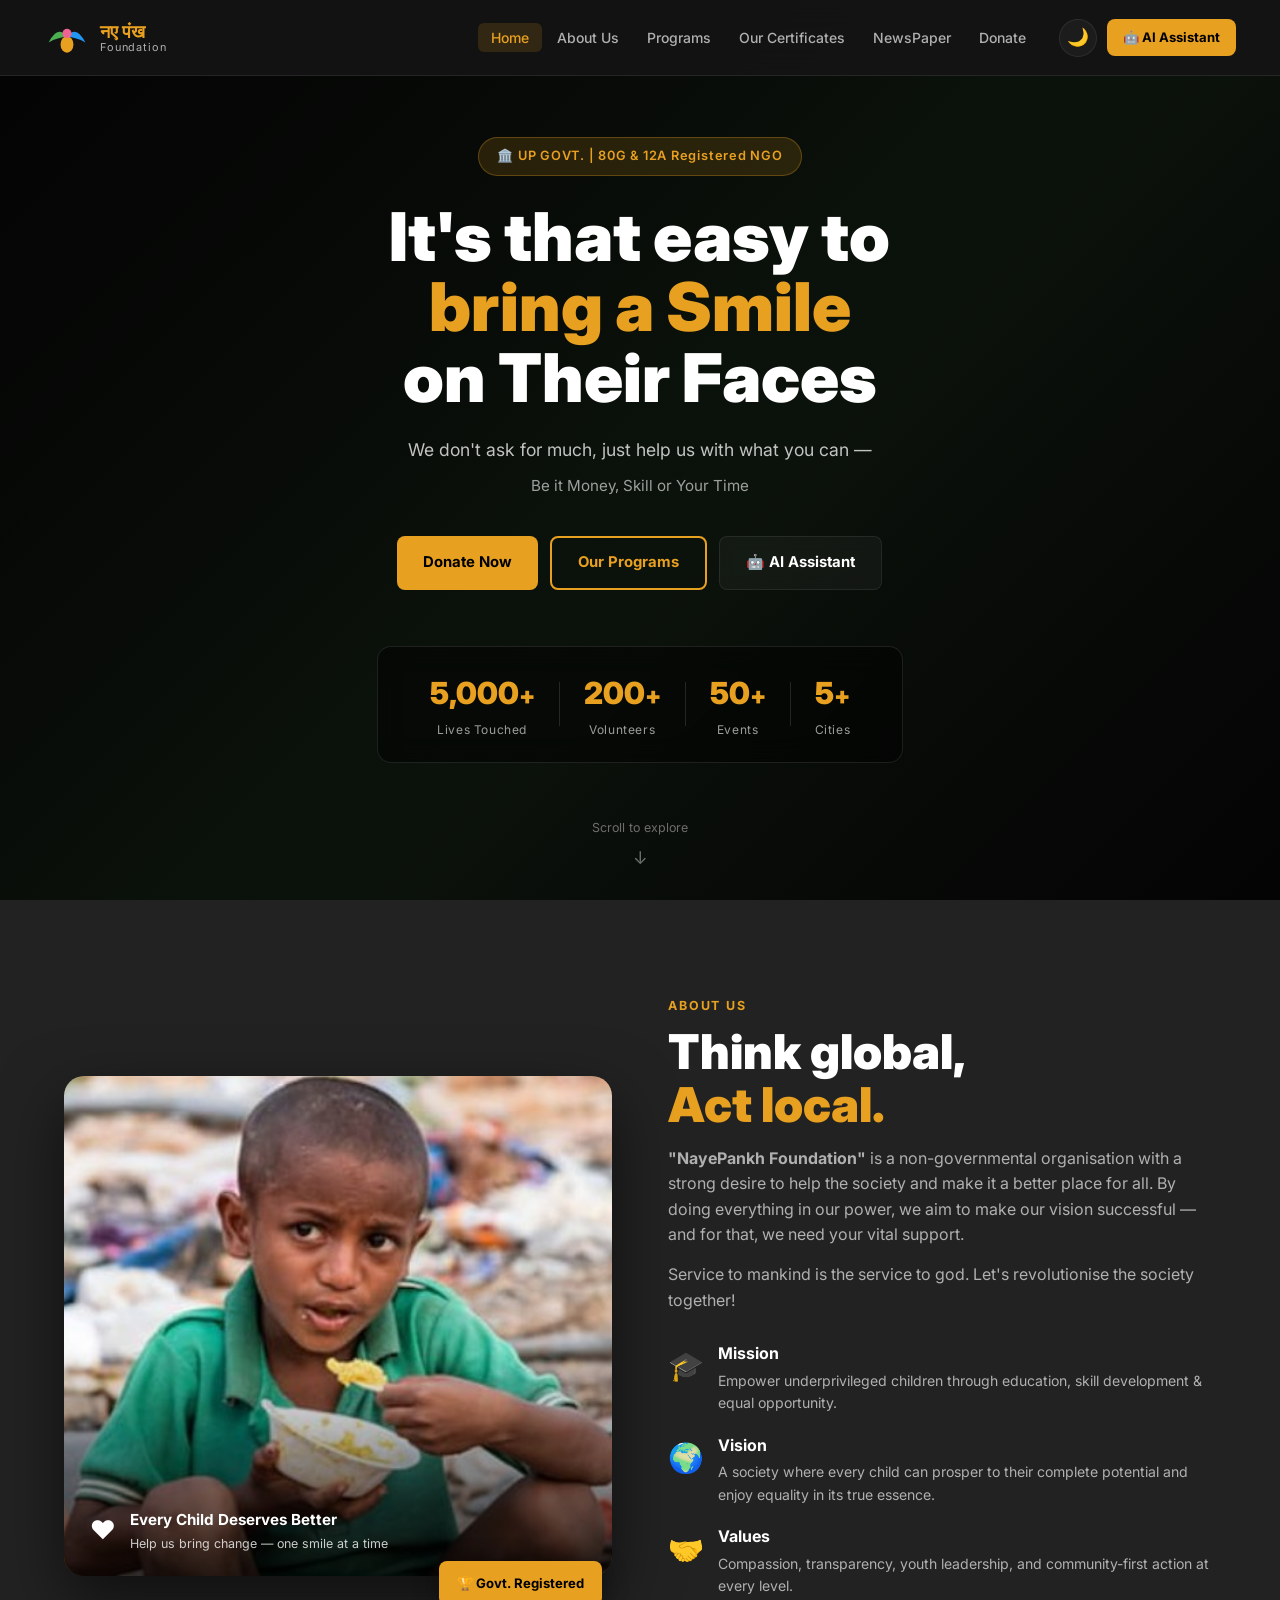
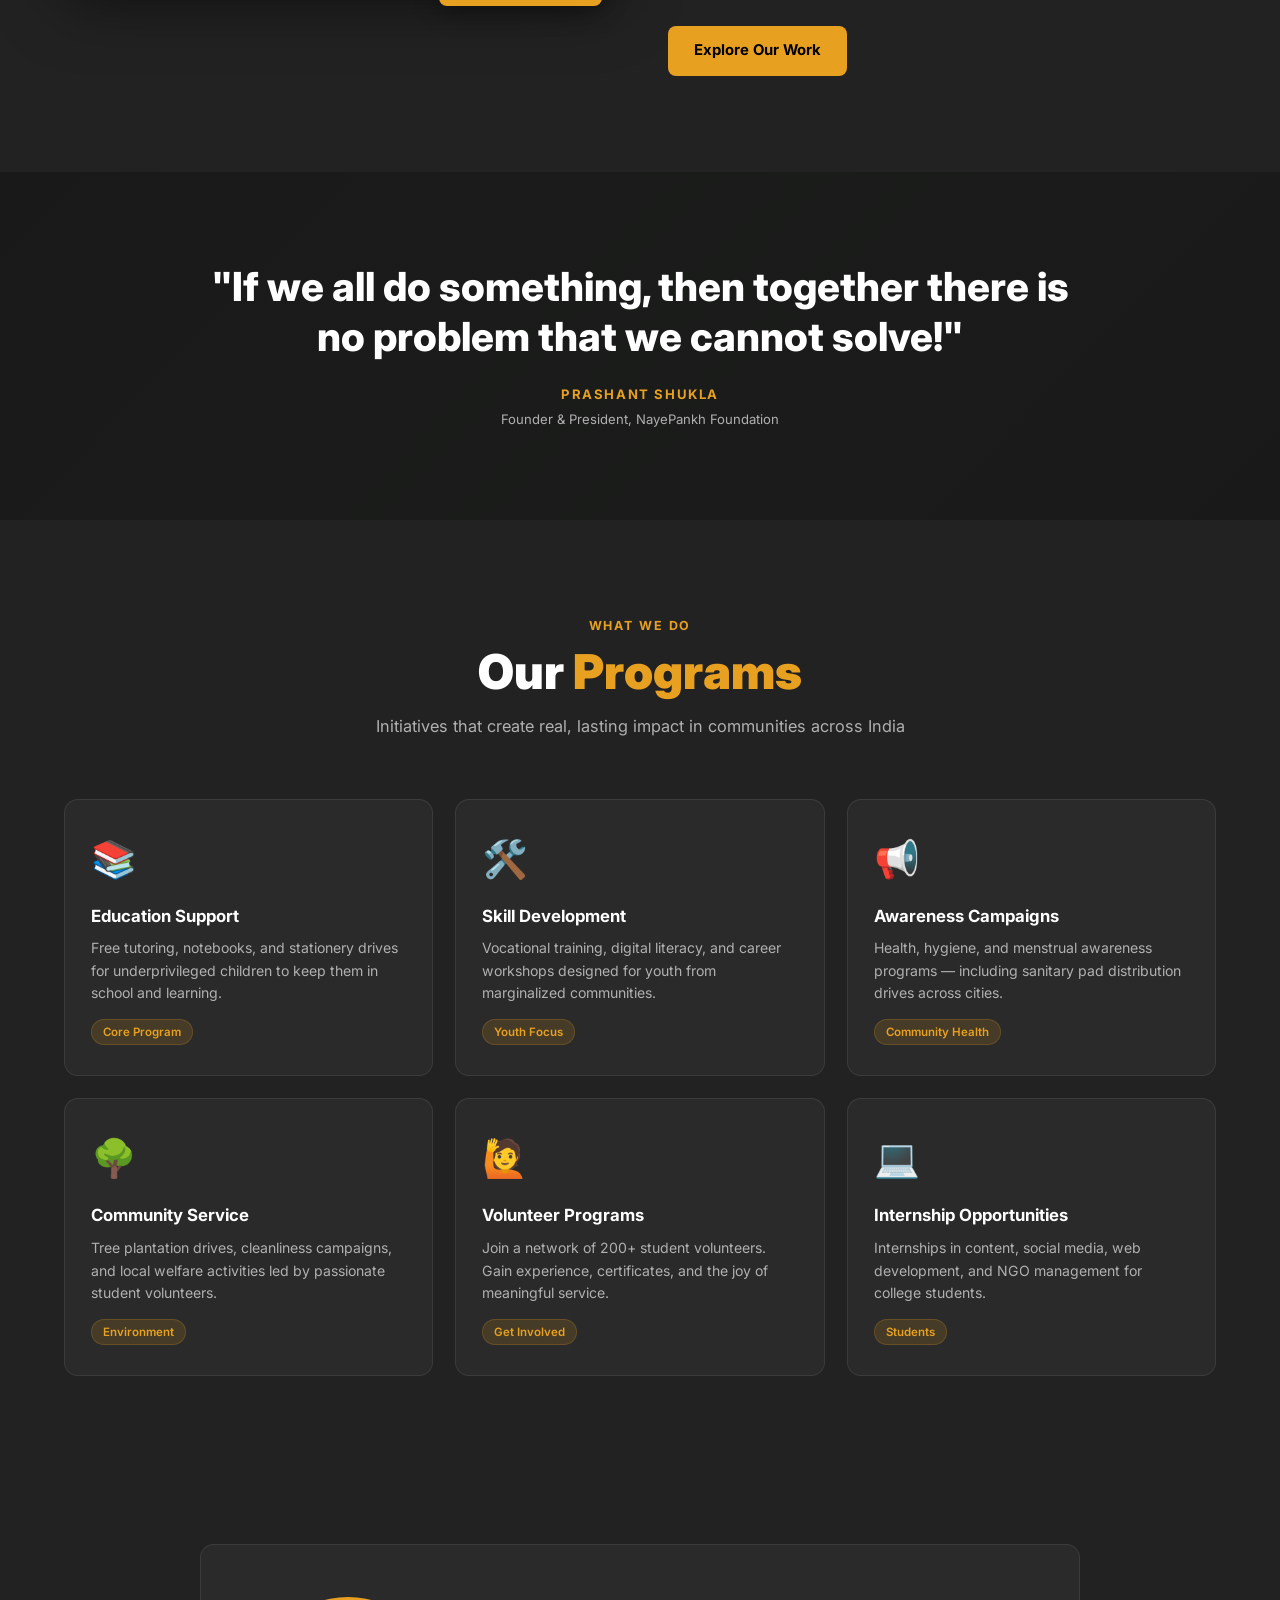
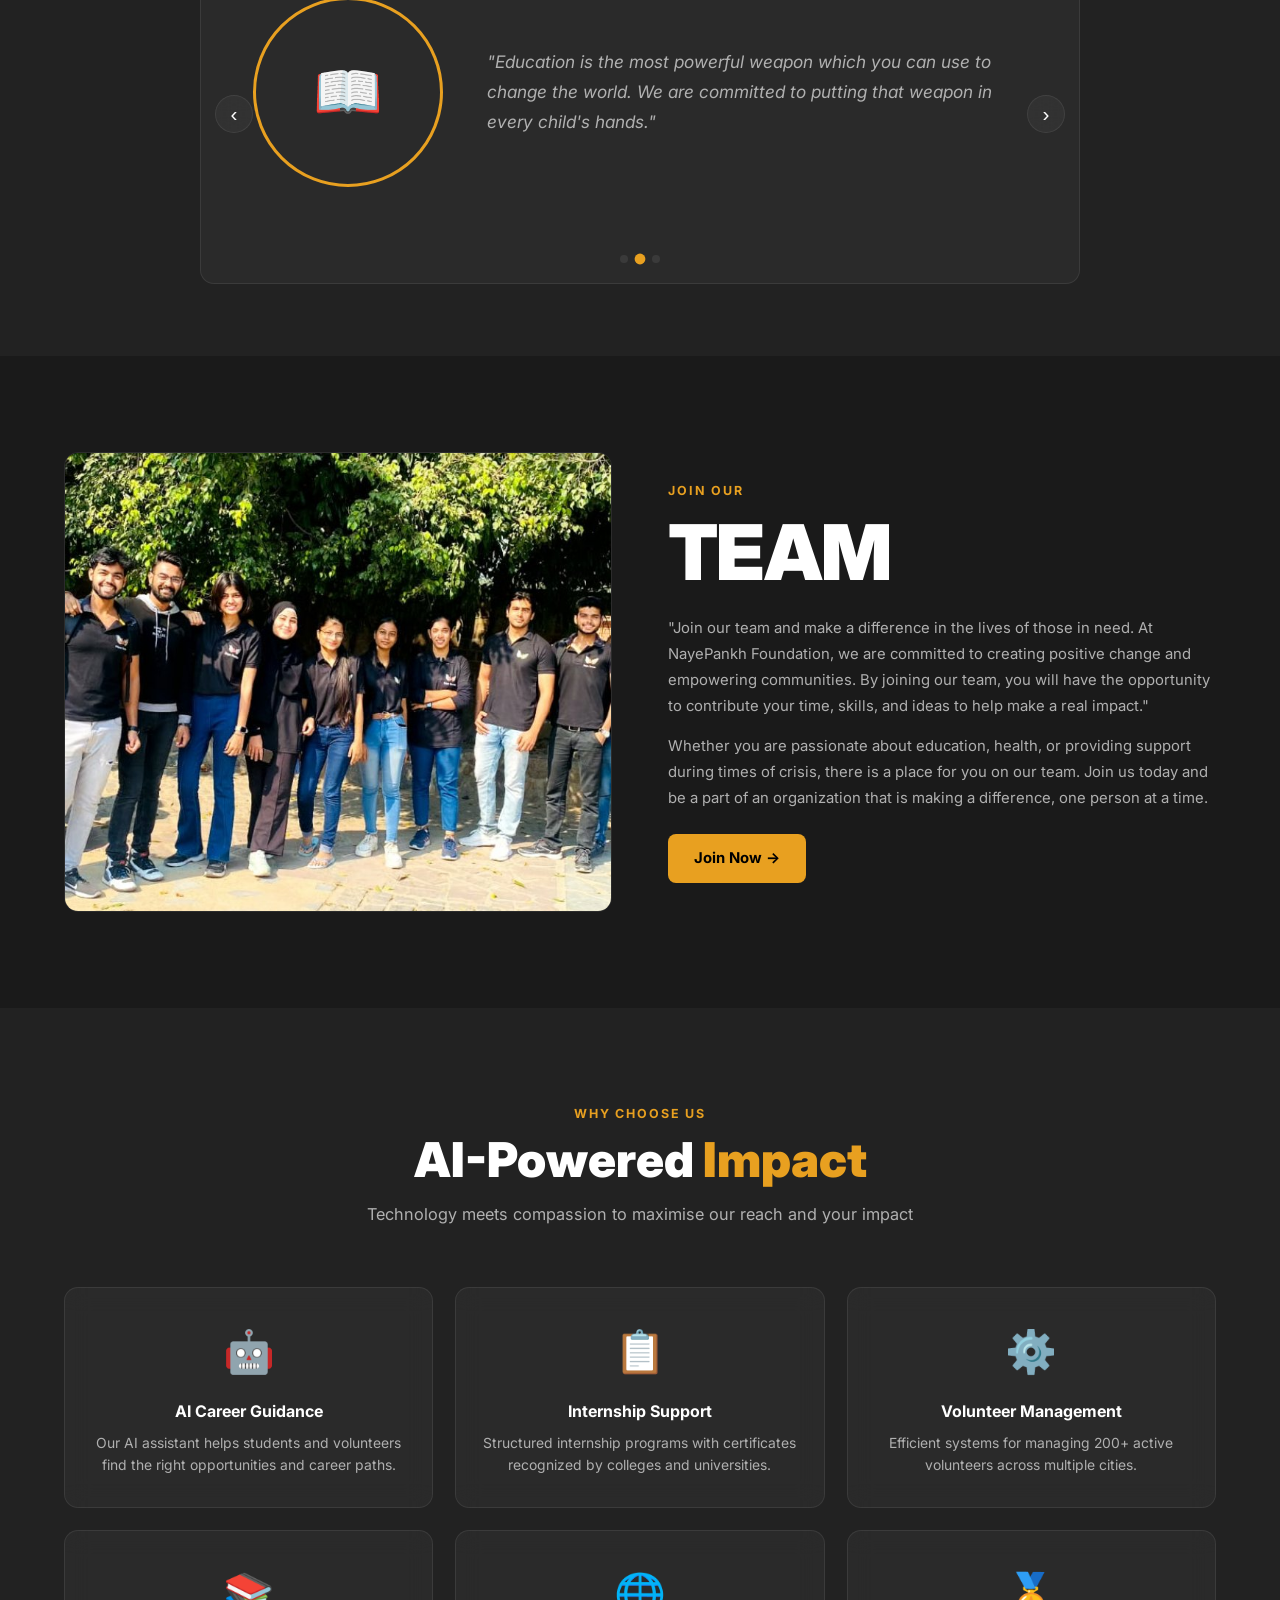
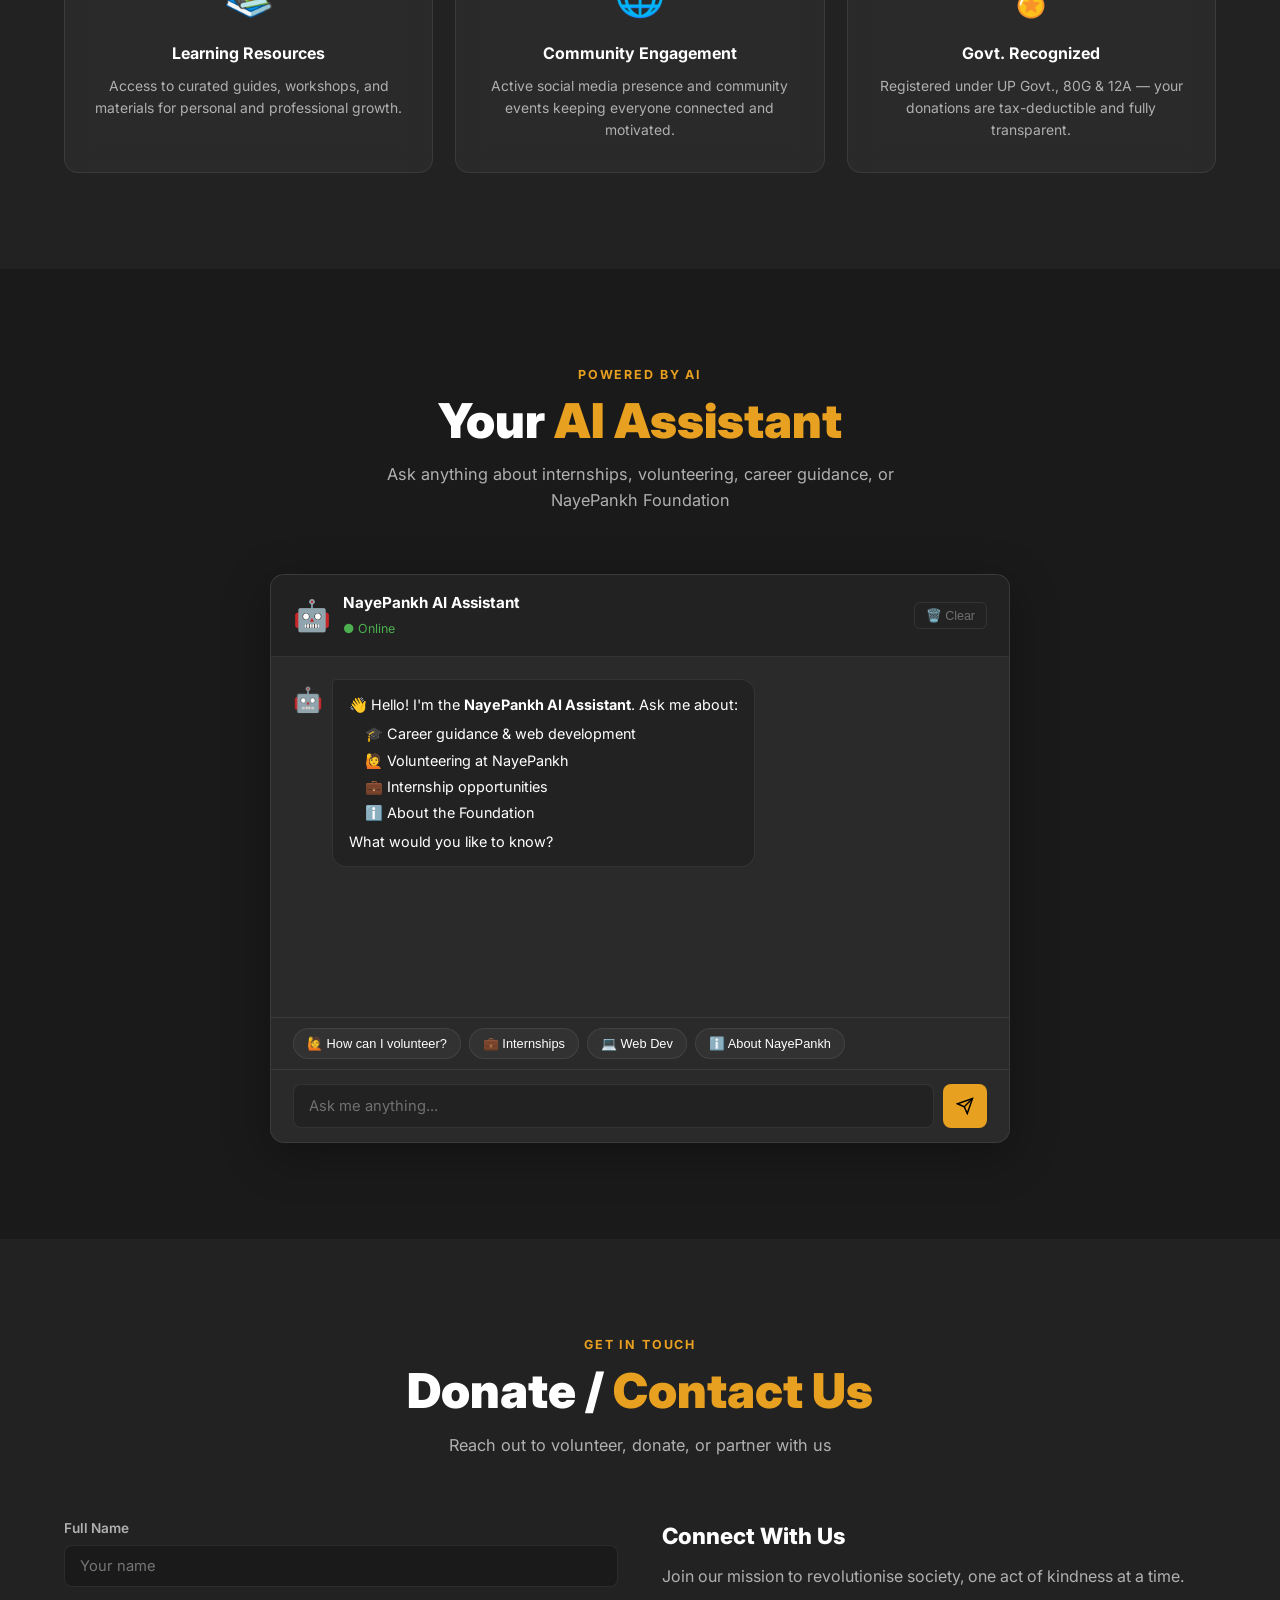
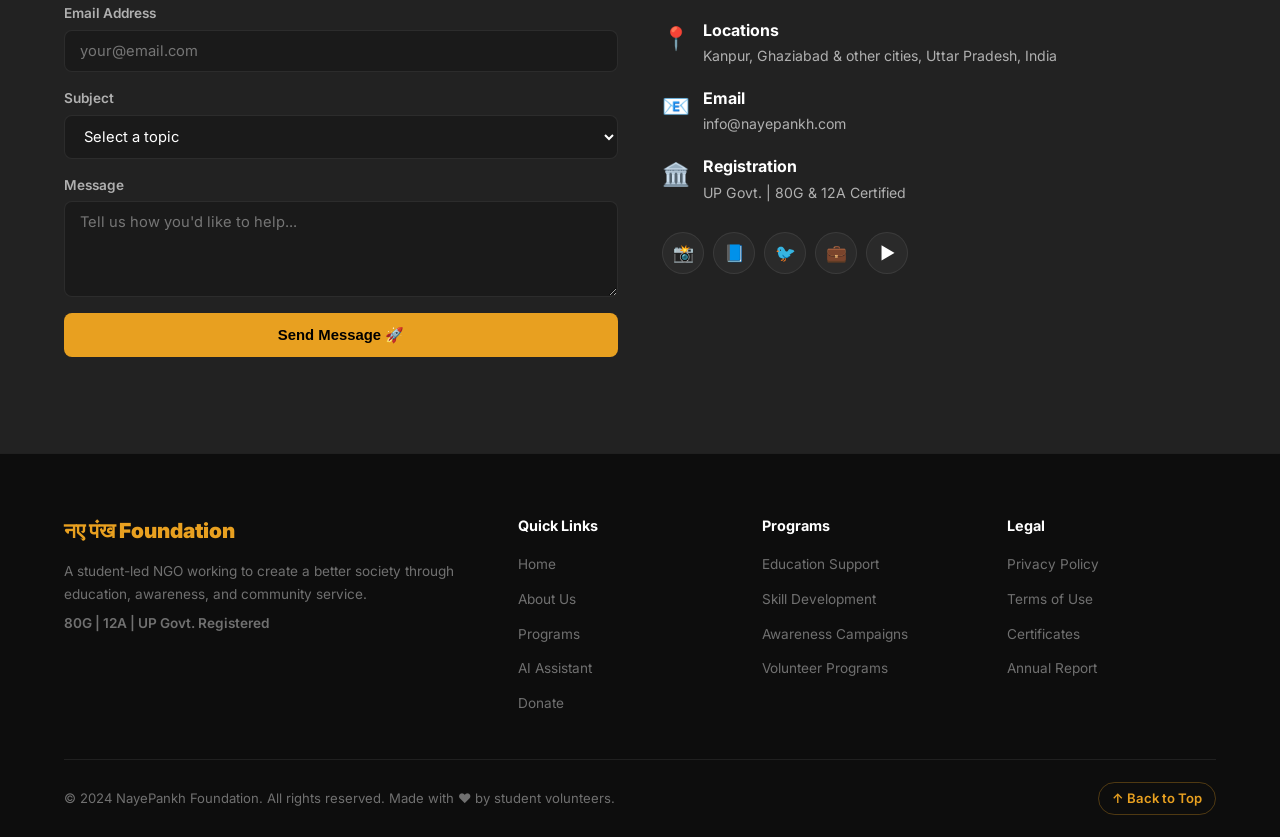
==== nayepankh_foundation.html @ 84ed936f "Add files via upload" ====
<!DOCTYPE html>
<html lang="en">
<head>
<meta charset="UTF-8"/>
<meta name="viewport" content="width=device-width,initial-scale=1.0"/>
<title>NayePankh Foundation – Think Global, Act Local</title>
<link href="https://fonts.googleapis.com/css2?family=Inter:wght@300;400;500;600;700;800;900&display=swap" rel="stylesheet"/>
<style>
:root{
  --bg:#1a1a1a;--bg2:#222;--bgcard:#2a2a2a;--glass:rgba(255,255,255,0.04);
  --txt:#fff;--txt2:#b0b0b0;--muted:#707070;
  --gold:#e8a020;--goldhov:#f0b030;--goldsoft:rgba(232,160,32,0.15);
  --green:#4caf50;--blue:#2196f3;
  --border:rgba(255,255,255,0.08);--shadow:0 4px 24px rgba(0,0,0,0.4);
  --r:14px;--rs:8px;--navh:76px;--tr:0.3s ease;
}
body:not(.dark){
  --bg:#f4f4f4;--bg2:#fff;--bgcard:#fff;--glass:rgba(0,0,0,0.03);
  --txt:#111;--txt2:#555;--muted:#999;--border:rgba(0,0,0,0.08);
  --shadow:0 4px 24px rgba(0,0,0,0.08);
}
*,*::before,*::after{box-sizing:border-box;margin:0;padding:0}
html{scroll-behavior:smooth}
body{font-family:'Inter',sans-serif;background:var(--bg);color:var(--txt);line-height:1.6;overflow-x:hidden;transition:background var(--tr),color var(--tr)}
a{text-decoration:none;color:inherit}ul{list-style:none}

/* LOADER */
#loader{position:fixed;inset:0;background:#0d0d0d;display:flex;align-items:center;justify-content:center;z-index:9999;transition:opacity .6s,visibility .6s}
#loader.gone{opacity:0;visibility:hidden}
.ld-inner{text-align:center}
.ld-icon{font-size:3.5rem;animation:flap .6s ease-in-out infinite alternate}
@keyframes flap{from{transform:scale(1)}to{transform:scale(1.2) rotate(5deg)}}
.ld-name{font-size:1.4rem;font-weight:800;color:var(--gold);margin:12px 0 20px;letter-spacing:.06em}
.ld-bar{width:220px;height:4px;background:rgba(255,255,255,.1);border-radius:99px;overflow:hidden;margin:0 auto}
.ld-fill{height:100%;width:0;background:linear-gradient(90deg,var(--gold),#f0c040);border-radius:99px;animation:fill 1.9s ease forwards}
@keyframes fill{to{width:100%}}

/* NAV */
nav{position:fixed;top:0;left:0;right:0;height:var(--navh);background:rgba(20,20,20,.92);backdrop-filter:blur(16px);border-bottom:1px solid var(--border);z-index:1000;transition:all var(--tr)}
body:not(.dark) nav{background:rgba(255,255,255,.92)}
nav.scrolled{height:62px;box-shadow:var(--shadow)}
.nav-inner{max-width:1240px;margin:0 auto;padding:0 24px;height:100%;display:flex;align-items:center;gap:20px}
.logo{display:flex;align-items:center;gap:10px}
.logo svg{flex-shrink:0}
.logo-text{display:flex;flex-direction:column;line-height:1.1}
.logo-hi{font-size:1.15rem;font-weight:900;color:var(--gold)}
.logo-sub{font-size:.68rem;color:var(--txt2);letter-spacing:.08em}
.nav-links{display:flex;align-items:center;gap:2px;margin-left:auto}
.nav-links a{padding:6px 13px;border-radius:6px;font-size:.875rem;font-weight:500;color:var(--txt2);transition:all var(--tr)}
.nav-links a:hover,.nav-links a.active{color:var(--gold);background:var(--goldsoft)}
.nav-right{display:flex;align-items:center;gap:10px}
.tog{width:38px;height:38px;border-radius:50%;border:1px solid var(--border);background:var(--glass);cursor:pointer;font-size:1.1rem;display:flex;align-items:center;justify-content:center;transition:all var(--tr)}
.tog:hover{border-color:var(--gold)}
body.dark .sun{display:none}
body:not(.dark) .moon{display:none}
.btn-ai{padding:8px 16px;background:var(--gold);color:#000;border-radius:var(--rs);font-size:.82rem;font-weight:700;transition:all var(--tr);white-space:nowrap}
.btn-ai:hover{background:var(--goldhov);transform:translateY(-1px)}
.burger{display:none;flex-direction:column;gap:5px;background:none;border:none;cursor:pointer;padding:6px;margin-left:auto}
.burger span{display:block;width:24px;height:2px;background:var(--txt);border-radius:99px;transition:all var(--tr)}
.burger.open span:nth-child(1){transform:rotate(45deg) translate(5px,5px)}
.burger.open span:nth-child(2){opacity:0}
.burger.open span:nth-child(3){transform:rotate(-45deg) translate(5px,-5px)}

/* BUTTONS */
.btn{display:inline-flex;align-items:center;gap:8px;padding:13px 26px;border-radius:var(--rs);font-weight:700;font-size:.93rem;border:none;cursor:pointer;transition:all var(--tr)}
.btn-primary{background:var(--gold);color:#000}
.btn-primary:hover{background:var(--goldhov);transform:translateY(-2px);box-shadow:0 8px 24px rgba(232,160,32,.3)}
.btn-outline{background:transparent;border:2px solid var(--gold);color:var(--gold)}
.btn-outline:hover{background:var(--gold);color:#000;transform:translateY(-2px)}
.btn-ghost{background:var(--glass);border:1px solid var(--border);color:var(--txt);backdrop-filter:blur(8px)}
.btn-ghost:hover{border-color:var(--gold);color:var(--gold);transform:translateY(-2px)}
.btn-full{width:100%;justify-content:center}

/* SECTION COMMONS */
section{padding:96px 0}
.container{max-width:1200px;margin:0 auto;padding:0 24px}
.eyebrow{font-size:.78rem;font-weight:700;letter-spacing:.15em;color:var(--gold);margin-bottom:10px}
.sec-title{font-size:clamp(2rem,4vw,3rem);font-weight:900;line-height:1.1;margin-bottom:14px}
.accent{color:var(--gold)}
.sec-desc{color:var(--txt2);font-size:1.02rem;max-width:560px}
.sec-head{text-align:center;margin-bottom:60px}
.sec-head .sec-desc{margin:0 auto}
.reveal{opacity:0;transform:translateY(28px);transition:opacity .7s ease,transform .7s ease}
.reveal.in{opacity:1;transform:none}

/* HERO */
#home{position:relative;min-height:100vh;display:flex;align-items:center;justify-content:center;overflow:hidden;padding:calc(var(--navh)+40px) 24px 80px;background:#0d0d0d}
.hero-bg-img{position:absolute;inset:0;background: linear-gradient(135deg,#111 0%,#1a2a1a 50%,#111 100%);background-size:cover;background-position:center top;z-index:0}
.hero-overlay{position:absolute;inset:0;background:linear-gradient(135deg,rgba(0,0,0,.82) 0%,rgba(0,0,0,.55) 60%,rgba(0,0,0,.78) 100%);z-index:1}
.hero-content{position:relative;z-index:2;text-align:center;max-width:840px;margin:0 auto}
.hero-badge{display:inline-flex;align-items:center;gap:8px;padding:8px 18px;background:var(--goldsoft);border:1px solid rgba(232,160,32,.3);border-radius:99px;font-size:.8rem;font-weight:600;color:var(--gold);letter-spacing:.06em;margin-bottom:26px}
.hero-title{font-size:clamp(2.4rem,5.5vw,4.2rem);font-weight:900;line-height:1.05;margin-bottom:22px;color:#fff}
.hero-title .accent{color:var(--gold)}
.hero-sub{font-size:1.1rem;color:rgba(255,255,255,.75);margin-bottom:10px}
.hero-tag{font-size:.95rem;color:rgba(255,255,255,.6);margin-bottom:38px}
.hero-cta{display:flex;flex-wrap:wrap;gap:12px;justify-content:center;margin-bottom:56px}
.hero-stats{display:flex;align-items:center;justify-content:center;flex-wrap:wrap;background:rgba(0,0,0,.45);backdrop-filter:blur(14px);border:1px solid rgba(255,255,255,.1);border-radius:var(--r);padding:22px 28px;gap:0}
.stat{text-align:center;padding:0 24px}
.stat-n{font-size:1.9rem;font-weight:900;color:var(--gold)}
.stat-n + span{font-size:1.5rem;font-weight:900;color:var(--gold)}
.stat-l{display:block;font-size:.75rem;color:rgba(255,255,255,.6);margin-top:3px;letter-spacing:.05em}
.stat-div{width:1px;height:44px;background:rgba(255,255,255,.12);flex-shrink:0}
.scroll-hint{position:absolute;bottom:28px;left:50%;transform:translateX(-50%);text-align:center;color:rgba(255,255,255,.4);font-size:.78rem;z-index:2}
.scroll-arr{animation:bd 1.5s ease infinite;margin-top:6px;font-size:1.1rem}
@keyframes bd{0%,100%{transform:translateY(0)}50%{transform:translateY(8px)}}

/* ABOUT */
#about{background:var(--bg2)}
.about-grid{display:grid;grid-template-columns:1fr 1fr;gap:56px;align-items:center}
.about-img-wrap{position:relative}
.about-img-wrap img{width:100%;height:460px;object-fit:cover;object-position:center top;border-radius:var(--r);display:block}
.about-badge{position:absolute;bottom:-14px;right:-14px;background:var(--gold);color:#000;font-weight:700;padding:12px 18px;border-radius:var(--rs);font-size:.82rem;box-shadow:var(--shadow)}
.about-desc{color:var(--txt2);margin-bottom:14px;font-size:1rem}
.pillars{display:flex;flex-direction:column;gap:18px;margin:28px 0}
.pillar{display:flex;gap:14px;align-items:flex-start}
.pi{font-size:1.8rem;flex-shrink:0;margin-top:2px}
.pillar h4{font-weight:700;margin-bottom:3px}
.pillar p{color:var(--txt2);font-size:.88rem}

/* QUOTE */
#quote{background:var(--bg);padding:90px 0;text-align:center;position:relative;overflow:hidden}
#quote::before{content:'';position:absolute;inset:0;background: linear-gradient(135deg,#111 0%,#1a2a1a 50%,#111 100%);background-size:cover;background-position:center;opacity:.12;z-index:0}
#quote .container{position:relative;z-index:1}
.big-q{font-size:clamp(1.5rem,3.2vw,2.5rem);font-weight:800;color:var(--txt);max-width:860px;margin:0 auto 22px;line-height:1.25}
.q-author{font-size:.82rem;font-weight:700;letter-spacing:.12em;color:var(--gold)}
.q-role{font-size:.82rem;color:var(--txt2);margin-top:4px}

/* PROGRAMS */
#programs{background:var(--bg2)}
.prog-grid{display:grid;grid-template-columns:repeat(3,1fr);gap:22px}
.prog-card{background:var(--bgcard);border:1px solid var(--border);border-radius:var(--r);padding:30px 26px;position:relative;overflow:hidden;transition:all .35s ease;cursor:default}
.prog-card::before{content:'';position:absolute;top:0;left:0;right:0;height:3px;background:linear-gradient(90deg,var(--gold),var(--green));transform:scaleX(0);transform-origin:left;transition:transform .35s ease}
.prog-card:hover{transform:translateY(-6px);box-shadow:0 12px 36px rgba(0,0,0,.3);border-color:rgba(232,160,32,.2)}
.prog-card:hover::before{transform:scaleX(1)}
.pc-icon{font-size:2.3rem;margin-bottom:14px}
.prog-card h3{font-weight:700;font-size:1.05rem;margin-bottom:8px}
.prog-card p{color:var(--txt2);font-size:.88rem;line-height:1.6}
.pc-tag{display:inline-block;margin-top:14px;padding:3px 11px;background:var(--goldsoft);border:1px solid rgba(232,160,32,.2);border-radius:99px;font-size:.72rem;font-weight:600;color:var(--gold)}

/* VISION */
#vision{background:var(--bg2);padding:72px 0}
.vis-wrap{max-width:880px;margin:0 auto;position:relative;background:var(--bgcard);border:1px solid var(--border);border-radius:var(--r);overflow:hidden}
.vis-slide{display:none;align-items:center;gap:44px;padding:52px}
.vis-slide.on{display:flex}
.vis-oval{width:190px;height:190px;flex-shrink:0;border-radius:50%;overflow:hidden;border:3px solid var(--gold)}
.vis-oval img{width:100%;height:100%;object-fit:cover}
.vis-q{font-size:1.08rem;color:var(--txt2);font-style:italic;line-height:1.75}
.s-dots{display:flex;justify-content:center;gap:8px;padding:16px 0 20px}
.dot{width:8px;height:8px;border-radius:50%;border:none;cursor:pointer;background:var(--border);transition:all var(--tr)}
.dot.on{background:var(--gold);transform:scale(1.35)}
.s-btn{position:absolute;top:50%;transform:translateY(-50%);background:var(--glass);backdrop-filter:blur(8px);border:1px solid var(--border);color:var(--txt);width:38px;height:38px;border-radius:50%;font-size:1.3rem;cursor:pointer;display:flex;align-items:center;justify-content:center;transition:all var(--tr)}
.s-btn:hover{background:var(--gold);color:#000;border-color:var(--gold)}
.s-btn.prev{left:14px}.s-btn.next{right:14px}

/* TEAM */
#team{background:var(--bg)}
.team-grid{display:grid;grid-template-columns:1fr 1fr;gap:56px;align-items:center}
.team-img{width:100%;height:460px;object-fit:cover;object-position:top;border-radius:var(--r);display:block;border:1px solid var(--border)}
.team-title{font-size:clamp(3rem,6vw,5rem);font-weight:900;letter-spacing:-.02em;margin-bottom:20px}
.team-desc{color:var(--txt2);margin-bottom:14px;font-size:.93rem;line-height:1.75}

/* FEATURES */
#features{background:var(--bg2)}
.feat-grid{display:grid;grid-template-columns:repeat(3,1fr);gap:22px}
.feat-card{background:var(--glass);backdrop-filter:blur(12px);border:1px solid var(--border);border-radius:var(--r);padding:30px 26px;text-align:center;transition:all .35s ease}
.feat-card:hover{transform:translateY(-4px);border-color:rgba(232,160,32,.3);box-shadow:0 12px 36px rgba(0,0,0,.25)}
.fc-icon{font-size:2.6rem;margin-bottom:14px}
.feat-card h3{font-weight:700;margin-bottom:8px;font-size:1rem}
.feat-card p{color:var(--txt2);font-size:.87rem}

/* CHATBOT */
#chatbot{background:var(--bg)}
.chat-wrap{max-width:740px;margin:0 auto;background:var(--bgcard);border:1px solid var(--border);border-radius:var(--r);overflow:hidden;box-shadow:0 12px 48px rgba(0,0,0,.3)}
.chat-hd{display:flex;align-items:center;gap:12px;padding:16px 22px;background:var(--bg2);border-bottom:1px solid var(--border)}
.chat-av{font-size:1.9rem}
.chat-nm{display:block;font-weight:700;font-size:.95rem}
.chat-st{font-size:.78rem;color:#4caf50}
.chat-clr{margin-left:auto;background:transparent;border:1px solid var(--border);color:var(--muted);padding:5px 11px;border-radius:6px;cursor:pointer;font-size:.78rem;transition:all var(--tr)}
.chat-clr:hover{border-color:#e53935;color:#e53935}
.chat-msgs{height:360px;overflow-y:auto;padding:22px;display:flex;flex-direction:column;gap:14px;scroll-behavior:smooth}
.chat-msgs::-webkit-scrollbar{width:5px}
.chat-msgs::-webkit-scrollbar-thumb{background:var(--border);border-radius:99px}
.msg{display:flex;gap:9px;align-items:flex-start}
.msg.user{flex-direction:row-reverse}
.msg-av{font-size:1.5rem;flex-shrink:0;margin-top:2px}
.bubble{max-width:75%;padding:13px 16px;border-radius:var(--r);font-size:.9rem;line-height:1.6}
.msg.bot .bubble{background:var(--bg2);border:1px solid var(--border);border-top-left-radius:4px}
.msg.user .bubble{background:var(--gold);color:#000;border-top-right-radius:4px}
.bubble ul{padding-left:16px;margin:6px 0}
.bubble ul li{margin-bottom:3px}
.bubble p{margin-top:6px}
.dots{display:flex;gap:4px;padding:2px 0}
.dots span{width:7px;height:7px;border-radius:50%;background:var(--muted);animation:db 1.4s ease infinite}
.dots span:nth-child(2){animation-delay:.2s}
.dots span:nth-child(3){animation-delay:.4s}
@keyframes db{0%,80%,100%{transform:translateY(0)}40%{transform:translateY(-7px)}}
.chat-sugg{display:flex;gap:8px;padding:10px 22px;overflow-x:auto;border-top:1px solid var(--border);flex-wrap:wrap}
.sugg{padding:7px 13px;background:var(--glass);border:1px solid var(--border);border-radius:99px;font-size:.8rem;font-weight:500;color:var(--txt);cursor:pointer;transition:all var(--tr);white-space:nowrap}
.sugg:hover{border-color:var(--gold);color:var(--gold)}
.chat-inp{display:flex;gap:9px;padding:14px 22px;border-top:1px solid var(--border)}
.chat-input{flex:1;background:var(--bg2);border:1px solid var(--border);border-radius:var(--rs);padding:11px 15px;color:var(--txt);font-size:.92rem;font-family:inherit;outline:none;transition:border-color var(--tr)}
.chat-input:focus{border-color:var(--gold)}
.chat-input::placeholder{color:var(--muted)}
.send-btn{width:44px;height:44px;background:var(--gold);border:none;border-radius:var(--rs);color:#000;cursor:pointer;display:flex;align-items:center;justify-content:center;transition:all var(--tr);flex-shrink:0}
.send-btn:hover{background:var(--goldhov);transform:scale(1.05)}

/* CONTACT */
#contact{background:var(--bg2)}
.contact-grid{display:grid;grid-template-columns:1fr 1fr;gap:44px;align-items:start}
.cform{display:flex;flex-direction:column;gap:16px}
.fg{display:flex;flex-direction:column;gap:5px}
.fg label{font-size:.85rem;font-weight:600;color:var(--txt2)}
.fg input,.fg textarea,.fg select{background:var(--bg);border:1px solid var(--border);border-radius:var(--rs);padding:11px 15px;color:var(--txt);font-size:.92rem;font-family:inherit;outline:none;transition:border-color var(--tr)}
.fg input:focus,.fg textarea:focus,.fg select:focus{border-color:var(--gold)}
.fg select option{background:var(--bg)}
.f-ok{text-align:center;padding:50px 20px}
.f-ok-icon{font-size:3.5rem;margin-bottom:14px}
.f-ok h3{font-size:1.4rem;font-weight:800;color:var(--gold);margin-bottom:6px}
.cinfo h3{font-size:1.4rem;font-weight:800;margin-bottom:10px}
.cinfo>p{color:var(--txt2);margin-bottom:28px}
.ci-items{display:flex;flex-direction:column;gap:18px;margin-bottom:28px}
.ci-item{display:flex;gap:13px;align-items:flex-start}
.ci-icon{font-size:1.4rem;flex-shrink:0;margin-top:2px}
.ci-item strong{display:block;font-weight:700;margin-bottom:2px}
.ci-item p{color:var(--txt2);font-size:.88rem}
.socials{display:flex;gap:9px;flex-wrap:wrap}
.soc{width:42px;height:42px;border-radius:50%;background:var(--glass);border:1px solid var(--border);display:flex;align-items:center;justify-content:center;font-size:1.05rem;transition:all var(--tr)}
.soc:hover{border-color:var(--gold);transform:translateY(-3px);box-shadow:0 6px 16px rgba(232,160,32,.2)}

/* FOOTER */
footer{background:#0d0d0d;padding:60px 0 0;border-top:1px solid var(--border)}
.foot-grid{display:grid;grid-template-columns:2fr 1fr 1fr 1fr;gap:36px;margin-bottom:44px}
.foot-logo{font-size:1.3rem;font-weight:900;color:var(--gold);margin-bottom:12px}
.foot-brand p{color:var(--muted);font-size:.85rem;line-height:1.7;margin-bottom:6px}
.foot-reg{font-size:.75rem;color:var(--gold);font-weight:600}
.foot-col h4{font-weight:700;margin-bottom:14px;font-size:.9rem}
.foot-col ul{display:flex;flex-direction:column;gap:9px}
.foot-col a{color:var(--muted);font-size:.85rem;transition:color var(--tr)}
.foot-col a:hover{color:var(--gold)}
.foot-bot{border-top:1px solid var(--border);padding:22px 0;display:flex;align-items:center;justify-content:space-between;font-size:.82rem;color:var(--muted);flex-wrap:wrap;gap:10px}
.back-top{color:var(--gold);font-weight:600;padding:5px 13px;border:1px solid rgba(232,160,32,.3);border-radius:99px;transition:all var(--tr)}
.back-top:hover{background:var(--goldsoft)}

/* SCROLLBAR */
::-webkit-scrollbar{width:7px}
::-webkit-scrollbar-track{background:var(--bg)}
::-webkit-scrollbar-thumb{background:var(--border);border-radius:99px}
::-webkit-scrollbar-thumb:hover{background:var(--gold)}

/* RESPONSIVE */
@media(max-width:1024px){
  .prog-grid,.feat-grid{grid-template-columns:repeat(2,1fr)}
  .foot-grid{grid-template-columns:1fr 1fr}
}
@media(max-width:768px){
  :root{--navh:62px}
  section{padding:68px 0}
  .burger{display:flex}
  .nav-links{position:fixed;top:var(--navh);left:0;right:0;background:var(--bg);flex-direction:column;padding:22px;gap:6px;border-bottom:1px solid var(--border);transform:translateY(-100%);opacity:0;visibility:hidden;transition:all var(--tr);margin-left:0}
  .nav-links.open{transform:translateY(0);opacity:1;visibility:visible}
  .btn-ai{display:none}
  .hero-stats{flex-wrap:wrap;gap:14px;padding:18px}
  .stat-div{display:none}
  .stat{padding:0 14px}
  .about-grid,.team-grid{grid-template-columns:1fr;gap:36px}
  .about-img-wrap img,.team-img{height:300px}
  .prog-grid,.feat-grid{grid-template-columns:1fr}
  .vis-slide{flex-direction:column;padding:32px 22px}
  .vis-oval{width:120px;height:120px}
  .contact-grid{grid-template-columns:1fr}
  .foot-grid{grid-template-columns:1fr;gap:28px}
  .foot-bot{flex-direction:column;text-align:center}
  .hero-cta{flex-direction:column;align-items:center}
}
@media(max-width:480px){
  .hero-title{font-size:2.1rem}
  .big-q{font-size:1.35rem}
  .team-title{font-size:2.8rem}
}

/* Professional child photo */
.about-img-wrap {
  position: relative;
  padding-bottom: 20px;
}
.child-img-pro {
  position: relative;
  border-radius: 20px;
  overflow: hidden;
  height: 500px;
  box-shadow: 0 24px 64px rgba(0,0,0,0.55);
}
.child-photo {
  width: 100%;
  height: 100%;
  object-fit: cover;
  object-position: center 30%;
  display: block;
  transform: scale(1.18);
  transform-origin: center 35%;
  transition: transform 7s ease;
}
.child-img-pro:hover .child-photo { transform: scale(1.24); transform-origin: center 35%; }
.child-img-overlay {
  position: absolute;
  inset: 0;
  background: linear-gradient(
    to bottom,
    rgba(0,0,0,0.0) 0%,
    rgba(0,0,0,0.0) 55%,
    rgba(0,0,0,0.78) 100%
  );
  z-index: 1;
}
.child-img-caption {
  position: absolute;
  bottom: 0; left: 0; right: 0;
  z-index: 2;
  padding: 22px 26px;
  display: flex;
  align-items: center;
  gap: 14px;
}
.cap-icon { font-size: 1.6rem; flex-shrink: 0; }
.child-img-caption strong {
  display: block;
  color: #fff;
  font-size: 0.95rem;
  font-weight: 700;
  margin-bottom: 2px;
}
.child-img-caption p {
  color: rgba(255,255,255,0.78);
  font-size: 0.78rem;
  margin: 0;
}
/* Gradient accent border */
.child-img-pro::before {
  content: '';
  position: absolute;
  inset: -3px;
  border-radius: 23px;
  background: linear-gradient(135deg, #e8a020, #4caf50, #2196f3);
  z-index: -1;
}
/* Fix badge so it doesn't overlap */
.about-badge {
  position: absolute;
  bottom: -10px;
  right: 10px;
  z-index: 5;
}
@media(max-width:768px) {
  .child-img-pro { height: 360px; }
}

</style>
</head>
<body class="dark">

<!-- LOADER -->
<div id="loader">
  <div class="ld-inner">
    <div class="ld-icon">🕊️</div>
    <div class="ld-name">NayePankh Foundation</div>
    <div class="ld-bar"><div class="ld-fill"></div></div>
  </div>
</div>

<!-- NAV -->
<nav id="nav">
  <div class="nav-inner">
    <a href="#home" class="logo">
      <svg width="46" height="46" viewBox="0 0 50 50" fill="none">
        <ellipse cx="25" cy="32" rx="7" ry="9" fill="#e8a020"/>
        <path d="M5 30 Q15 10 25 24 Q15 24 5 30Z" fill="#4caf50"/>
        <path d="M45 30 Q35 10 25 24 Q35 24 45 30Z" fill="#2196f3"/>
        <circle cx="25" cy="20" r="5" fill="#f06292"/>
      </svg>
      <div class="logo-text">
        <span class="logo-hi">नए पंख</span>
        <span class="logo-sub">Foundation</span>
      </div>
    </a>
    <button class="burger" id="burger"><span></span><span></span><span></span></button>
    <ul class="nav-links" id="navLinks">
      <li><a href="#home" class="active">Home</a></li>
      <li><a href="#about">About Us</a></li>
      <li><a href="#programs">Programs</a></li>
      <li><a href="#team">Our Certificates</a></li>
      <li><a href="#features">NewsPaper</a></li>
      <li><a href="#contact">Donate</a></li>
    </ul>
    <div class="nav-right">
      <button class="tog" id="tog"><span class="sun">☀️</span><span class="moon">🌙</span></button>
      <a href="#chatbot" class="btn-ai">🤖 AI Assistant</a>
    </div>
  </div>
</nav>

<!-- HERO -->
<section id="home">
  <div class="hero-bg-img"></div>
  <div class="hero-overlay"></div>
  <div class="hero-content">
    <div class="hero-badge reveal">🏛️ UP GOVT. | 80G &amp; 12A Registered NGO</div>
    <h1 class="hero-title reveal">
      It's that easy to<br/>
      <span class="accent">bring a Smile</span><br/>
      on Their Faces
    </h1>
    <p class="hero-sub reveal">We don't ask for much, just help us with what you can —</p>
    <p class="hero-tag reveal">Be it Money, Skill or Your Time</p>
    <div class="hero-cta reveal">
      <a href="#contact" class="btn btn-primary">Donate Now</a>
      <a href="#programs" class="btn btn-outline">Our Programs</a>
      <a href="#chatbot" class="btn btn-ghost">🤖 AI Assistant</a>
    </div>
    <div class="hero-stats reveal">
      <div class="stat"><span class="stat-n" data-t="5000">0</span><span>+</span><span class="stat-l">Lives Touched</span></div>
      <div class="stat-div"></div>
      <div class="stat"><span class="stat-n" data-t="200">0</span><span>+</span><span class="stat-l">Volunteers</span></div>
      <div class="stat-div"></div>
      <div class="stat"><span class="stat-n" data-t="50">0</span><span>+</span><span class="stat-l">Events</span></div>
      <div class="stat-div"></div>
      <div class="stat"><span class="stat-n" data-t="5">0</span><span>+</span><span class="stat-l">Cities</span></div>
    </div>
  </div>
  <div class="scroll-hint"><span>Scroll to explore</span><div class="scroll-arr">↓</div></div>
</section>

<!-- ABOUT -->
<section id="about">
  <div class="container">
    <div class="about-grid">
      <div class="about-img-wrap reveal">
        <div class="child-img-pro">
          <div class="child-img-overlay"></div>
          <img src="[data-uri]" alt="Child supported by NayePankh Foundation" class="child-photo"/>
          <div class="child-img-caption">
            <span class="cap-icon">❤️</span>
            <div>
              <strong>Every Child Deserves Better</strong>
              <p>Help us bring change — one smile at a time</p>
            </div>
          </div>
        </div>
        <div class="about-badge">🏆 Govt. Registered</div>
      </div>
      <div class="about-content reveal">
        <p class="eyebrow">ABOUT US</p>
        <h2 class="sec-title">Think global,<br/><span class="accent">Act local.</span></h2>
        <p class="about-desc"><strong>"NayePankh Foundation"</strong> is a non-governmental organisation with a strong desire to help the society and make it a better place for all. By doing everything in our power, we aim to make our vision successful — and for that, we need your vital support.</p>
        <p class="about-desc">Service to mankind is the service to god. Let's revolutionise the society together!</p>
        <div class="pillars">
          <div class="pillar"><div class="pi">🎓</div><div><h4>Mission</h4><p>Empower underprivileged children through education, skill development &amp; equal opportunity.</p></div></div>
          <div class="pillar"><div class="pi">🌍</div><div><h4>Vision</h4><p>A society where every child can prosper to their complete potential and enjoy equality in its true essence.</p></div></div>
          <div class="pillar"><div class="pi">🤝</div><div><h4>Values</h4><p>Compassion, transparency, youth leadership, and community-first action at every level.</p></div></div>
        </div>
        <a href="#programs" class="btn btn-primary">Explore Our Work</a>
      </div>
    </div>
  </div>
</section>

<!-- QUOTE -->
<section id="quote">
  <div class="container">
    <blockquote class="big-q reveal">"If we all do something, then together there is no problem that we cannot solve!"</blockquote>
    <p class="q-author reveal">PRASHANT SHUKLA</p>
    <p class="q-role reveal">Founder &amp; President, NayePankh Foundation</p>
  </div>
</section>

<!-- PROGRAMS -->
<section id="programs">
  <div class="container">
    <div class="sec-head reveal">
      <p class="eyebrow">WHAT WE DO</p>
      <h2 class="sec-title">Our <span class="accent">Programs</span></h2>
      <p class="sec-desc">Initiatives that create real, lasting impact in communities across India</p>
    </div>
    <div class="prog-grid">
      <div class="prog-card reveal"><div class="pc-icon">📚</div><h3>Education Support</h3><p>Free tutoring, notebooks, and stationery drives for underprivileged children to keep them in school and learning.</p><div class="pc-tag">Core Program</div></div>
      <div class="prog-card reveal"><div class="pc-icon">🛠️</div><h3>Skill Development</h3><p>Vocational training, digital literacy, and career workshops designed for youth from marginalized communities.</p><div class="pc-tag">Youth Focus</div></div>
      <div class="prog-card reveal"><div class="pc-icon">📢</div><h3>Awareness Campaigns</h3><p>Health, hygiene, and menstrual awareness programs — including sanitary pad distribution drives across cities.</p><div class="pc-tag">Community Health</div></div>
      <div class="prog-card reveal"><div class="pc-icon">🌳</div><h3>Community Service</h3><p>Tree plantation drives, cleanliness campaigns, and local welfare activities led by passionate student volunteers.</p><div class="pc-tag">Environment</div></div>
      <div class="prog-card reveal"><div class="pc-icon">🙋</div><h3>Volunteer Programs</h3><p>Join a network of 200+ student volunteers. Gain experience, certificates, and the joy of meaningful service.</p><div class="pc-tag">Get Involved</div></div>
      <div class="prog-card reveal"><div class="pc-icon">💻</div><h3>Internship Opportunities</h3><p>Internships in content, social media, web development, and NGO management for college students.</p><div class="pc-tag">Students</div></div>
    </div>
  </div>
</section>

<!-- VISION SLIDER -->
<section id="vision">
  <div class="container">
    <div class="vis-wrap">
      <div class="vis-slide on">
        <div class="vis-oval" style="display:flex;align-items:center;justify-content:center;font-size:3.5rem;">🩺</div>
        <blockquote class="vis-q">"NayePankh Foundation works with a vision to create a society where children can prosper to their complete potential and enjoy equality in its true essence."</blockquote>
      </div>
      <div class="vis-slide">
        <div class="vis-oval" style="display:flex;align-items:center;justify-content:center;font-size:3.5rem;">📖</div>
        <blockquote class="vis-q">"Education is the most powerful weapon which you can use to change the world. We are committed to putting that weapon in every child's hands."</blockquote>
      </div>
      <div class="vis-slide">
        <div class="vis-oval" style="display:flex;align-items:center;justify-content:center;font-size:3.5rem;">🌱</div>
        <blockquote class="vis-q">"Small acts, when multiplied by millions of people, can transform the world. Every volunteer matters. Every rupee matters. Every smile matters."</blockquote>
      </div>
      <div class="s-dots"><button class="dot on" data-i="0"></button><button class="dot" data-i="1"></button><button class="dot" data-i="2"></button></div>
      <button class="s-btn prev" id="prev">&#8249;</button>
      <button class="s-btn next" id="next">&#8250;</button>
    </div>
  </div>
</section>

<!-- TEAM -->
<section id="team">
  <div class="container">
    <div class="team-grid">
      <div class="reveal">
        <img src="[data-uri]" alt="NayePankh student volunteer team" class="team-img" loading="lazy"/>
      </div>
      <div class="reveal">
        <p class="eyebrow">JOIN OUR</p>
        <h2 class="sec-title team-title">TEAM</h2>
        <p class="team-desc">"Join our team and make a difference in the lives of those in need. At NayePankh Foundation, we are committed to creating positive change and empowering communities. By joining our team, you will have the opportunity to contribute your time, skills, and ideas to help make a real impact."</p>
        <p class="team-desc">Whether you are passionate about education, health, or providing support during times of crisis, there is a place for you on our team. Join us today and be a part of an organization that is making a difference, one person at a time.</p>
        <a href="#contact" class="btn btn-primary" style="margin-top:8px">Join Now →</a>
      </div>
    </div>
  </div>
</section>

<!-- FEATURES -->
<section id="features">
  <div class="container">
    <div class="sec-head reveal">
      <p class="eyebrow">WHY CHOOSE US</p>
      <h2 class="sec-title">AI-Powered <span class="accent">Impact</span></h2>
      <p class="sec-desc">Technology meets compassion to maximise our reach and your impact</p>
    </div>
    <div class="feat-grid">
      <div class="feat-card reveal"><div class="fc-icon">🤖</div><h3>AI Career Guidance</h3><p>Our AI assistant helps students and volunteers find the right opportunities and career paths.</p></div>
      <div class="feat-card reveal"><div class="fc-icon">📋</div><h3>Internship Support</h3><p>Structured internship programs with certificates recognized by colleges and universities.</p></div>
      <div class="feat-card reveal"><div class="fc-icon">⚙️</div><h3>Volunteer Management</h3><p>Efficient systems for managing 200+ active volunteers across multiple cities.</p></div>
      <div class="feat-card reveal"><div class="fc-icon">📚</div><h3>Learning Resources</h3><p>Access to curated guides, workshops, and materials for personal and professional growth.</p></div>
      <div class="feat-card reveal"><div class="fc-icon">🌐</div><h3>Community Engagement</h3><p>Active social media presence and community events keeping everyone connected and motivated.</p></div>
      <div class="feat-card reveal"><div class="fc-icon">🏅</div><h3>Govt. Recognized</h3><p>Registered under UP Govt., 80G &amp; 12A — your donations are tax-deductible and fully transparent.</p></div>
    </div>
  </div>
</section>

<!-- CHATBOT -->
<section id="chatbot">
  <div class="container">
    <div class="sec-head reveal">
      <p class="eyebrow">POWERED BY AI</p>
      <h2 class="sec-title">Your <span class="accent">AI Assistant</span></h2>
      <p class="sec-desc">Ask anything about internships, volunteering, career guidance, or NayePankh Foundation</p>
    </div>
    <div class="chat-wrap reveal">
      <div class="chat-hd">
        <div class="chat-av">🤖</div>
        <div><span class="chat-nm">NayePankh AI Assistant</span><span class="chat-st">● Online</span></div>
        <button class="chat-clr" id="clrChat">🗑️ Clear</button>
      </div>
      <div class="chat-msgs" id="msgs">
        <div class="msg bot">
          <div class="msg-av">🤖</div>
          <div class="bubble">👋 Hello! I'm the <strong>NayePankh AI Assistant</strong>. Ask me about:<ul><li>🎓 Career guidance &amp; web development</li><li>🙋 Volunteering at NayePankh</li><li>💼 Internship opportunities</li><li>ℹ️ About the Foundation</li></ul><p>What would you like to know?</p></div>
        </div>
      </div>
      <div class="chat-sugg" id="sugg">
        <button class="sugg" onclick="suggest('How can I volunteer?')">🙋 How can I volunteer?</button>
        <button class="sugg" onclick="suggest('Tell me about internships')">💼 Internships</button>
        <button class="sugg" onclick="suggest('How to learn web development?')">💻 Web Dev</button>
        <button class="sugg" onclick="suggest('What is NayePankh Foundation?')">ℹ️ About NayePankh</button>
      </div>
      <div class="chat-inp">
        <input type="text" id="cinput" class="chat-input" placeholder="Ask me anything..." autocomplete="off"/>
        <button class="send-btn" id="csend"><svg width="18" height="18" viewBox="0 0 24 24" fill="none" stroke="currentColor" stroke-width="2"><line x1="22" y1="2" x2="11" y2="13"></line><polygon points="22 2 15 22 11 13 2 9 22 2"></polygon></svg></button>
      </div>
    </div>
  </div>
</section>

<!-- CONTACT -->
<section id="contact">
  <div class="container">
    <div class="sec-head reveal">
      <p class="eyebrow">GET IN TOUCH</p>
      <h2 class="sec-title">Donate / <span class="accent">Contact Us</span></h2>
      <p class="sec-desc">Reach out to volunteer, donate, or partner with us</p>
    </div>
    <div class="contact-grid">
      <div class="reveal">
        <div class="cform" id="cform">
          <div class="fg"><label>Full Name</label><input type="text" id="fn" placeholder="Your name"/></div>
          <div class="fg"><label>Email Address</label><input type="email" id="fe" placeholder="your@email.com"/></div>
          <div class="fg"><label>Subject</label><select id="fs"><option value="">Select a topic</option><option>Donate</option><option>Volunteer</option><option>Internship</option><option>Partnership</option><option>General Query</option></select></div>
          <div class="fg"><label>Message</label><textarea id="fm" rows="4" placeholder="Tell us how you'd like to help..."></textarea></div>
          <button class="btn btn-primary btn-full" onclick="submitForm()">Send Message 🚀</button>
        </div>
        <div class="f-ok" id="fok" style="display:none">
          <div class="f-ok-icon">🎉</div>
          <h3>Thank you!</h3>
          <p>We'll get back to you within 24 hours.</p>
        </div>
      </div>
      <div class="cinfo reveal">
        <h3>Connect With Us</h3>
        <p>Join our mission to revolutionise society, one act of kindness at a time.</p>
        <div class="ci-items">
          <div class="ci-item"><span class="ci-icon">📍</span><div><strong>Locations</strong><p>Kanpur, Ghaziabad &amp; other cities, Uttar Pradesh, India</p></div></div>
          <div class="ci-item"><span class="ci-icon">📧</span><div><strong>Email</strong><p>info@nayepankh.com</p></div></div>
          <div class="ci-item"><span class="ci-icon">🏛️</span><div><strong>Registration</strong><p>UP Govt. | 80G &amp; 12A Certified</p></div></div>
        </div>
        <div class="socials">
          <a href="#" class="soc" title="Instagram">📸</a>
          <a href="#" class="soc" title="Facebook">📘</a>
          <a href="#" class="soc" title="Twitter">🐦</a>
          <a href="#" class="soc" title="LinkedIn">💼</a>
          <a href="#" class="soc" title="YouTube">▶️</a>
        </div>
      </div>
    </div>
  </div>
</section>

<!-- FOOTER -->
<footer>
  <div class="container">
    <div class="foot-grid">
      <div class="foot-brand">
        <div class="foot-logo">नए पंख Foundation</div>
        <p>A student-led NGO working to create a better society through education, awareness, and community service.</p>
        <p class="foot-reg">80G | 12A | UP Govt. Registered</p>
      </div>
      <div class="foot-col"><h4>Quick Links</h4><ul><li><a href="#home">Home</a></li><li><a href="#about">About Us</a></li><li><a href="#programs">Programs</a></li><li><a href="#chatbot">AI Assistant</a></li><li><a href="#contact">Donate</a></li></ul></div>
      <div class="foot-col"><h4>Programs</h4><ul><li><a href="#programs">Education Support</a></li><li><a href="#programs">Skill Development</a></li><li><a href="#programs">Awareness Campaigns</a></li><li><a href="#programs">Volunteer Programs</a></li></ul></div>
      <div class="foot-col"><h4>Legal</h4><ul><li><a href="#">Privacy Policy</a></li><li><a href="#">Terms of Use</a></li><li><a href="#">Certificates</a></li><li><a href="#">Annual Report</a></li></ul></div>
    </div>
    <div class="foot-bot">
      <p>© 2024 NayePankh Foundation. All rights reserved. Made with ❤️ by student volunteers.</p>
      <a href="#home" class="back-top">↑ Back to Top</a>
    </div>
  </div>
</footer>

<script>
// ─── LOADER ───────────────────────────────────────────
window.addEventListener('load',()=>setTimeout(()=>document.getElementById('loader').classList.add('gone'),2000));

// ─── DARK MODE ────────────────────────────────────────
const body=document.body;
const tog=document.getElementById('tog');
if(localStorage.getItem('theme')==='light') body.classList.replace('dark','light');
tog.addEventListener('click',()=>{
  if(body.classList.contains('dark')){ body.classList.replace('dark','light'); localStorage.setItem('theme','light'); }
  else{ body.classList.replace('light','dark'); localStorage.setItem('theme','dark'); }
});

// ─── NAVBAR ───────────────────────────────────────────
const nav=document.getElementById('nav');
window.addEventListener('scroll',()=>{
  nav.classList.toggle('scrolled',window.scrollY>60);
  const secs=[...document.querySelectorAll('section[id]')];
  let cur='';
  secs.forEach(s=>{ if(window.scrollY>=s.offsetTop-100) cur=s.id; });
  document.querySelectorAll('.nav-links a').forEach(a=>{
    a.classList.toggle('active', a.getAttribute('href')==='#'+cur);
  });
});

// ─── HAMBURGER ────────────────────────────────────────
const burger=document.getElementById('burger');
const nl=document.getElementById('navLinks');
burger.addEventListener('click',()=>{ burger.classList.toggle('open'); nl.classList.toggle('open'); });
document.querySelectorAll('.nav-links a').forEach(a=>a.addEventListener('click',()=>{ burger.classList.remove('open'); nl.classList.remove('open'); }));

// ─── REVEAL ───────────────────────────────────────────
const ro=new IntersectionObserver(es=>es.forEach(e=>{ if(e.isIntersecting){ e.target.classList.add('in'); ro.unobserve(e.target); } }),{threshold:0.1});
document.querySelectorAll('.reveal').forEach((el,i)=>{
  if(el.closest('.prog-grid,.feat-grid')) el.style.transitionDelay=(i%3*0.08)+'s';
  ro.observe(el);
});

// ─── COUNTERS ─────────────────────────────────────────
function animCount(el,target){
  let v=0; const step=target/(2000/16);
  const t=setInterval(()=>{ v+=step; if(v>=target){v=target;clearInterval(t);} el.textContent=Math.floor(v).toLocaleString(); },16);
}
const co=new IntersectionObserver(es=>es.forEach(e=>{
  if(e.isIntersecting){ e.target.querySelectorAll('.stat-n').forEach(n=>animCount(n,+n.dataset.t)); co.unobserve(e.target); }
}),{threshold:0.3});
const hs=document.querySelector('.hero-stats');
if(hs) co.observe(hs);

// ─── SLIDER ───────────────────────────────────────────
let cur=0;
const slides=[...document.querySelectorAll('.vis-slide')];
const sdots=[...document.querySelectorAll('.dot')];
function goSlide(i){
  slides[cur].classList.remove('on'); sdots[cur].classList.remove('on');
  cur=(i+slides.length)%slides.length;
  slides[cur].classList.add('on'); sdots[cur].classList.add('on');
}
document.getElementById('prev').addEventListener('click',()=>goSlide(cur-1));
document.getElementById('next').addEventListener('click',()=>goSlide(cur+1));
sdots.forEach(d=>d.addEventListener('click',()=>goSlide(+d.dataset.i)));
let si=setInterval(()=>goSlide(cur+1),5000);
document.getElementById('vision').addEventListener('mouseenter',()=>clearInterval(si));
document.getElementById('vision').addEventListener('mouseleave',()=>{si=setInterval(()=>goSlide(cur+1),5000);});

// ─── SMOOTH SCROLL ────────────────────────────────────
document.querySelectorAll('a[href^="#"]').forEach(a=>a.addEventListener('click',e=>{
  e.preventDefault();
  const t=document.querySelector(a.getAttribute('href'));
  if(t) window.scrollTo({top:t.offsetTop-parseInt(getComputedStyle(document.documentElement).getPropertyValue('--navh')),behavior:'smooth'});
}));

// ─── CONTACT FORM ─────────────────────────────────────
function submitForm(){
  const n=document.getElementById('fn').value.trim();
  const e=document.getElementById('fe').value.trim();
  const m=document.getElementById('fm').value.trim();
  if(!n||!e||!m){alert('Please fill in all required fields.');return;}
  if(!e.includes('@')){alert('Please enter a valid email.');return;}
  document.getElementById('cform').style.display='none';
  document.getElementById('fok').style.display='block';
}

// ─── CHATBOT ──────────────────────────────────────────
const kb=[
  {kw:['what is nayepankh','about nayepankh','ngo','foundation','who are you','tell me about'],r:'**NayePankh Foundation** 🕊️ is one of India\'s biggest student-led NGOs, operating in Kanpur, Ghaziabad, and multiple cities.\n\n**Key facts:**\n- Registered under UP Government\n- 80G & 12A certified (donations tax-deductible)\n- Founded by **Prashant Shukla** (Founder & President)\n- Mission: A society where every child can prosper\n\nWe work in education, skill development, health awareness, and community service.'},
  {kw:['volunteer','join team','how to join','be part','contribute','help'],r:'🙋 **How to Volunteer:**\n\n1. Fill the Contact form → select "Volunteer"\n2. Choose your area: education, health, social media, tech\n3. Our team contacts you within 48 hours\n4. Start making a difference!\n\n**Benefits:**\n✅ Official NGO certificate\n✅ Real-world experience\n✅ Network of 200+ passionate students\n✅ Skill development'},
  {kw:['internship','intern','work experience','placement','career opportunity'],r:'💼 **Internship Opportunities:**\n\n- 📱 Social Media Management\n- 💻 Web Development\n- ✍️ Content Writing\n- 📊 Data & Research\n- 🎨 Graphic Design\n- 📣 Event Management\n\n**Duration:** 1–3 months | Remote & On-site\n**Certificate:** Yes — government-registered NGO cert\n\nApply via Contact section!'},
  {kw:['web development','html','css','javascript','programming','coding','developer','frontend'],r:'💻 **Web Dev Roadmap:**\n\n**Month 1–2:** HTML → CSS → JavaScript\n**Month 3–4:** React.js + Git & GitHub\n**Month 5–6:** Node.js + MongoDB\n\n**Free Resources:**\n📚 freeCodeCamp.org\n📚 The Odin Project\n📺 YouTube: Traversy Media, Kevin Powell\n\nNayePankh also accepts web dev interns!'},
  {kw:['career','guidance','advice','future','path','goal','study'],r:'🎯 **Career Guidance:**\n\n1. Know yourself — what do you enjoy?\n2. Build skills early — coding, design, writing\n3. Get real experience — internships like NayePankh!\n4. Network — LinkedIn, events, mentors\n5. Stay consistent — small daily actions compound\n\n*"If we all do something, together there is no problem we cannot solve!"* — Prashant Shukla'},
  {kw:['donate','donation','money','fund','tax','payment'],r:'💛 **How to Donate:**\n\nYour donation funds:\n📚 Books & stationery for children\n🩺 Health awareness drives\n🌳 Tree plantation campaigns\n🎓 Skill development workshops\n\n**Tax Benefits:**\n✅ 80G certified — donation is tax-deductible!\n✅ 12A registered — transparent fund use\n\nFill the Contact form, select "Donate" — we\'ll connect you! 🙏'},
  {kw:['program','initiative','activity','what do you do','project'],r:'🌟 **Our Programs:**\n\n1. 📚 Education Support — books, tutoring, stationery\n2. 🛠️ Skill Development — digital literacy, vocational training\n3. 📢 Awareness Campaigns — health, hygiene, menstrual health\n4. 🌳 Community Service — plantation drives, cleanliness\n5. 🙋 Volunteer Programs — 200+ students\n6. 💻 Internships — for college students\n\nWhich program interests you most?'},
  {kw:['hello','hi','hey','namaste','hola','howdy'],r:'👋 **Namaste! Hello!**\n\nWelcome to NayePankh AI Assistant! I can help with:\n\n🎓 Career guidance\n💼 Internship opportunities\n🙋 Volunteering info\n📚 Learning resources\nℹ️ About our foundation\n\nWhat would you like to know?'},
  {kw:['thank','thanks','great','awesome','helpful','wonderful'],r:'😊 You\'re very welcome! It\'s a pleasure to help.\n\n*"Service to mankind is the service to god."* — NayePankh Foundation\n\nFeel free to ask anything else. Consider volunteering or donating — every bit helps! 🙏'},
];
const fallback='🤔 Great question! Try asking me about:\n\n- 🙋 "How can I volunteer?"\n- 💼 "Tell me about internships"\n- 💻 "How to learn web development?"\n- ℹ️ "What is NayePankh Foundation?"\n- 💛 "How to donate?"\n\nOr fill our Contact Form and a team member will reply personally! 😊';

function getBotReply(txt){
  const l=txt.toLowerCase();
  for(const e of kb) if(e.kw.some(k=>l.includes(k))) return e.r;
  return fallback;
}
function fmtMd(t){
  return t.replace(/\*\*(.*?)\*\*/g,'<strong>$1</strong>').replace(/\n/g,'<br>').replace(/→ /g,'&rarr; ');
}
function addMsg(txt,role){
  const msgs=document.getElementById('msgs');
  const d=document.createElement('div'); d.className='msg '+role;
  const av=document.createElement('div'); av.className='msg-av'; av.textContent=role==='bot'?'🤖':'👤';
  const b=document.createElement('div'); b.className='bubble'; b.innerHTML=fmtMd(txt);
  d.appendChild(av); d.appendChild(b);
  msgs.appendChild(d); msgs.scrollTop=msgs.scrollHeight;
}
function showTyping(){
  const msgs=document.getElementById('msgs');
  const d=document.createElement('div'); d.className='msg bot'; d.id='typing';
  const av=document.createElement('div'); av.className='msg-av'; av.textContent='🤖';
  const b=document.createElement('div'); b.className='bubble'; b.innerHTML='<div class="dots"><span></span><span></span><span></span></div>';
  d.appendChild(av); d.appendChild(b); msgs.appendChild(d); msgs.scrollTop=msgs.scrollHeight;
}
function sendChat(txt){
  const input=document.getElementById('cinput');
  const msg=txt||input.value.trim();
  if(!msg) return;
  if(input) input.value='';
  addMsg(msg,'user');
  document.getElementById('sugg').style.display='none';
  showTyping();
  setTimeout(()=>{ document.getElementById('typing')?.remove(); addMsg(getBotReply(msg),'bot'); }, 800+Math.random()*500);
}
window.suggest=function(t){ sendChat(t); };
document.getElementById('csend').addEventListener('click',()=>sendChat());
document.getElementById('cinput').addEventListener('keydown',e=>{ if(e.key==='Enter'&&!e.shiftKey){ e.preventDefault(); sendChat(); } });
document.getElementById('clrChat').addEventListener('click',()=>{
  document.getElementById('msgs').innerHTML='';
  addMsg('Chat cleared! How can I help? 😊','bot');
  document.getElementById('sugg').style.display='flex';
});
</script>
</body>
</html>
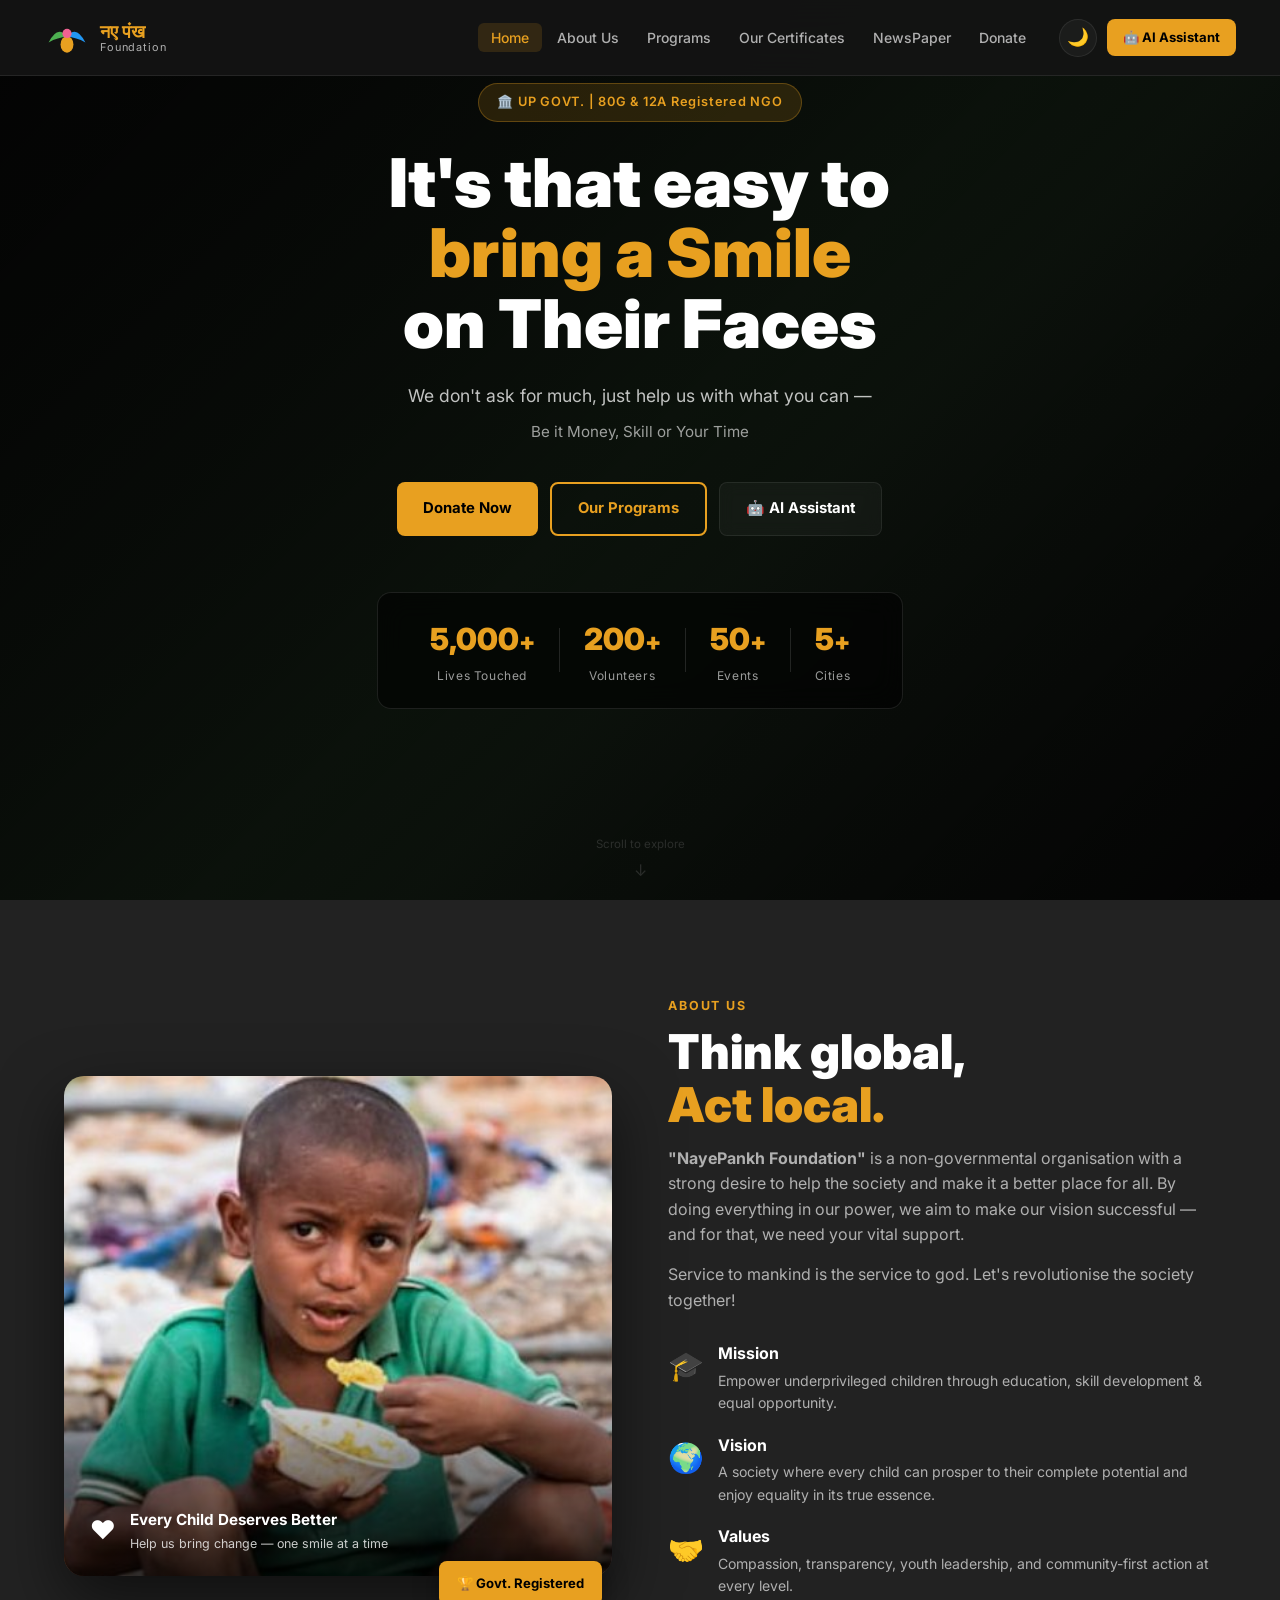
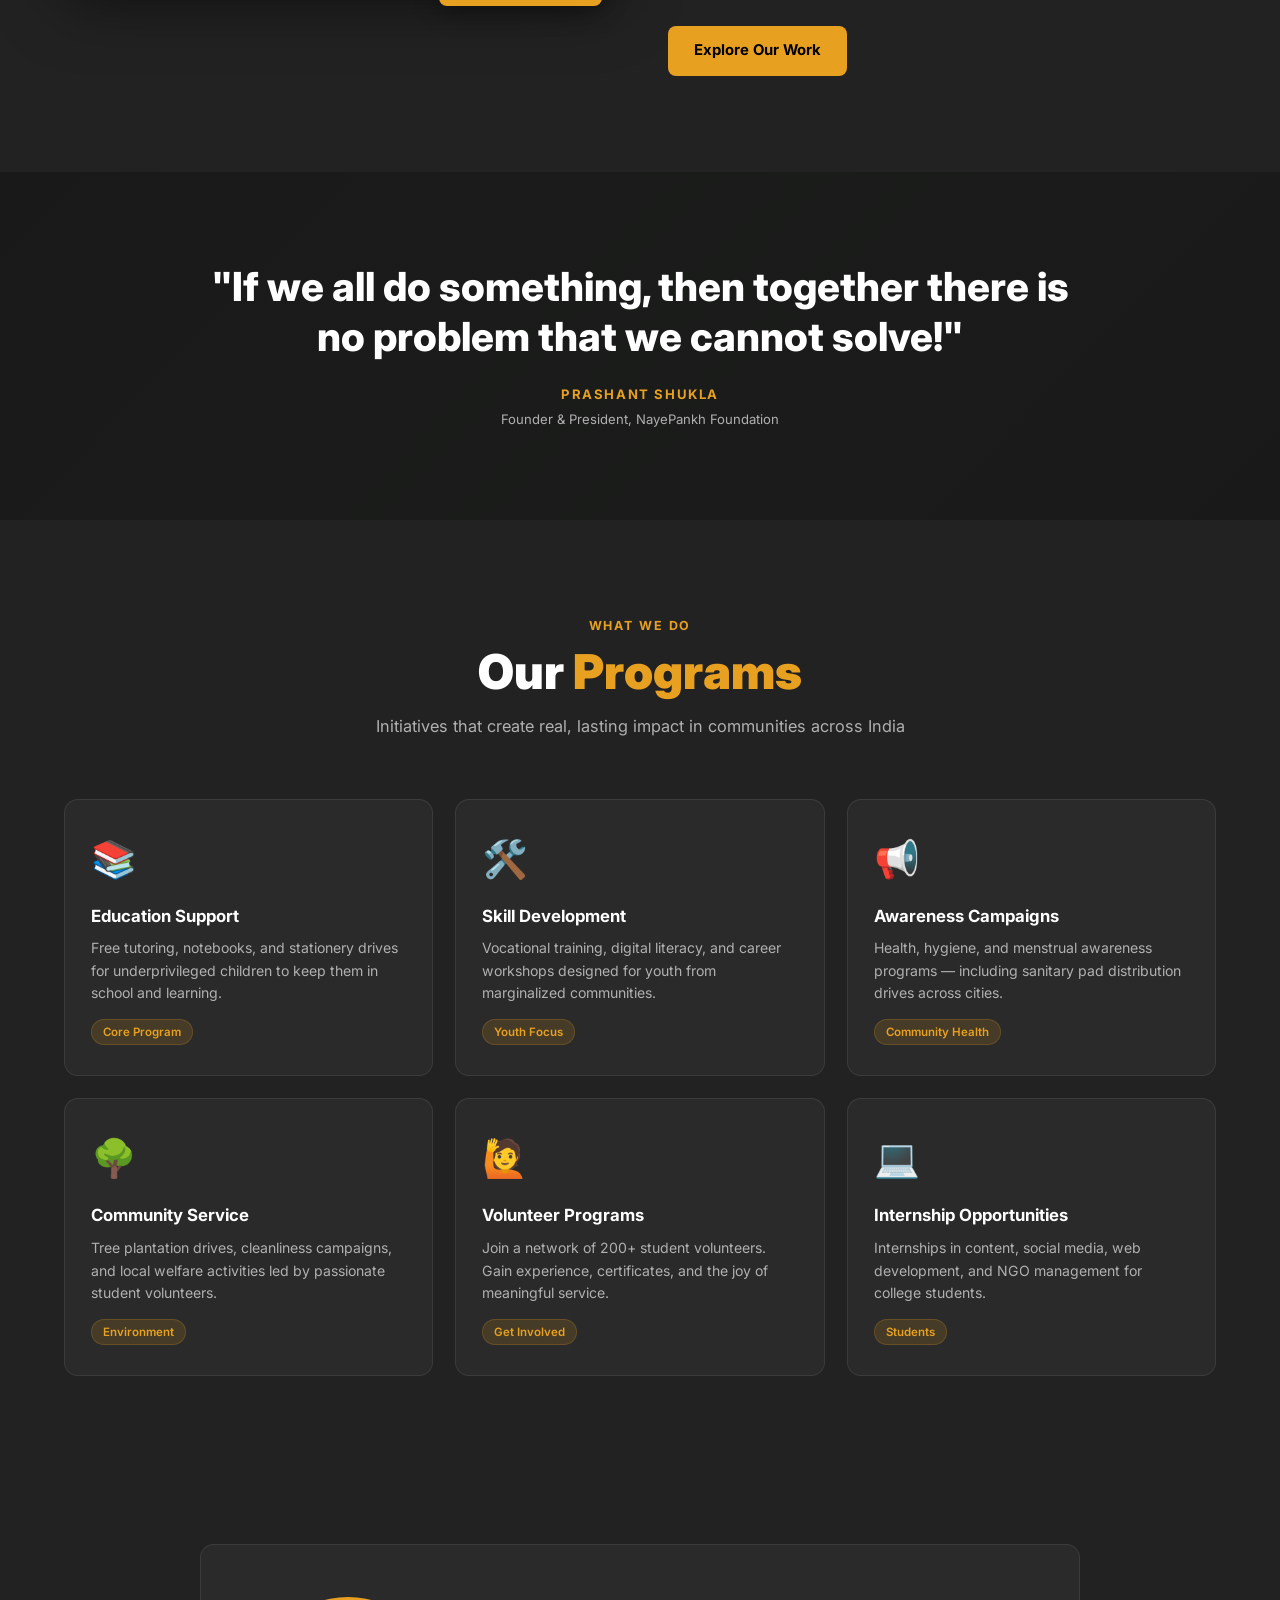
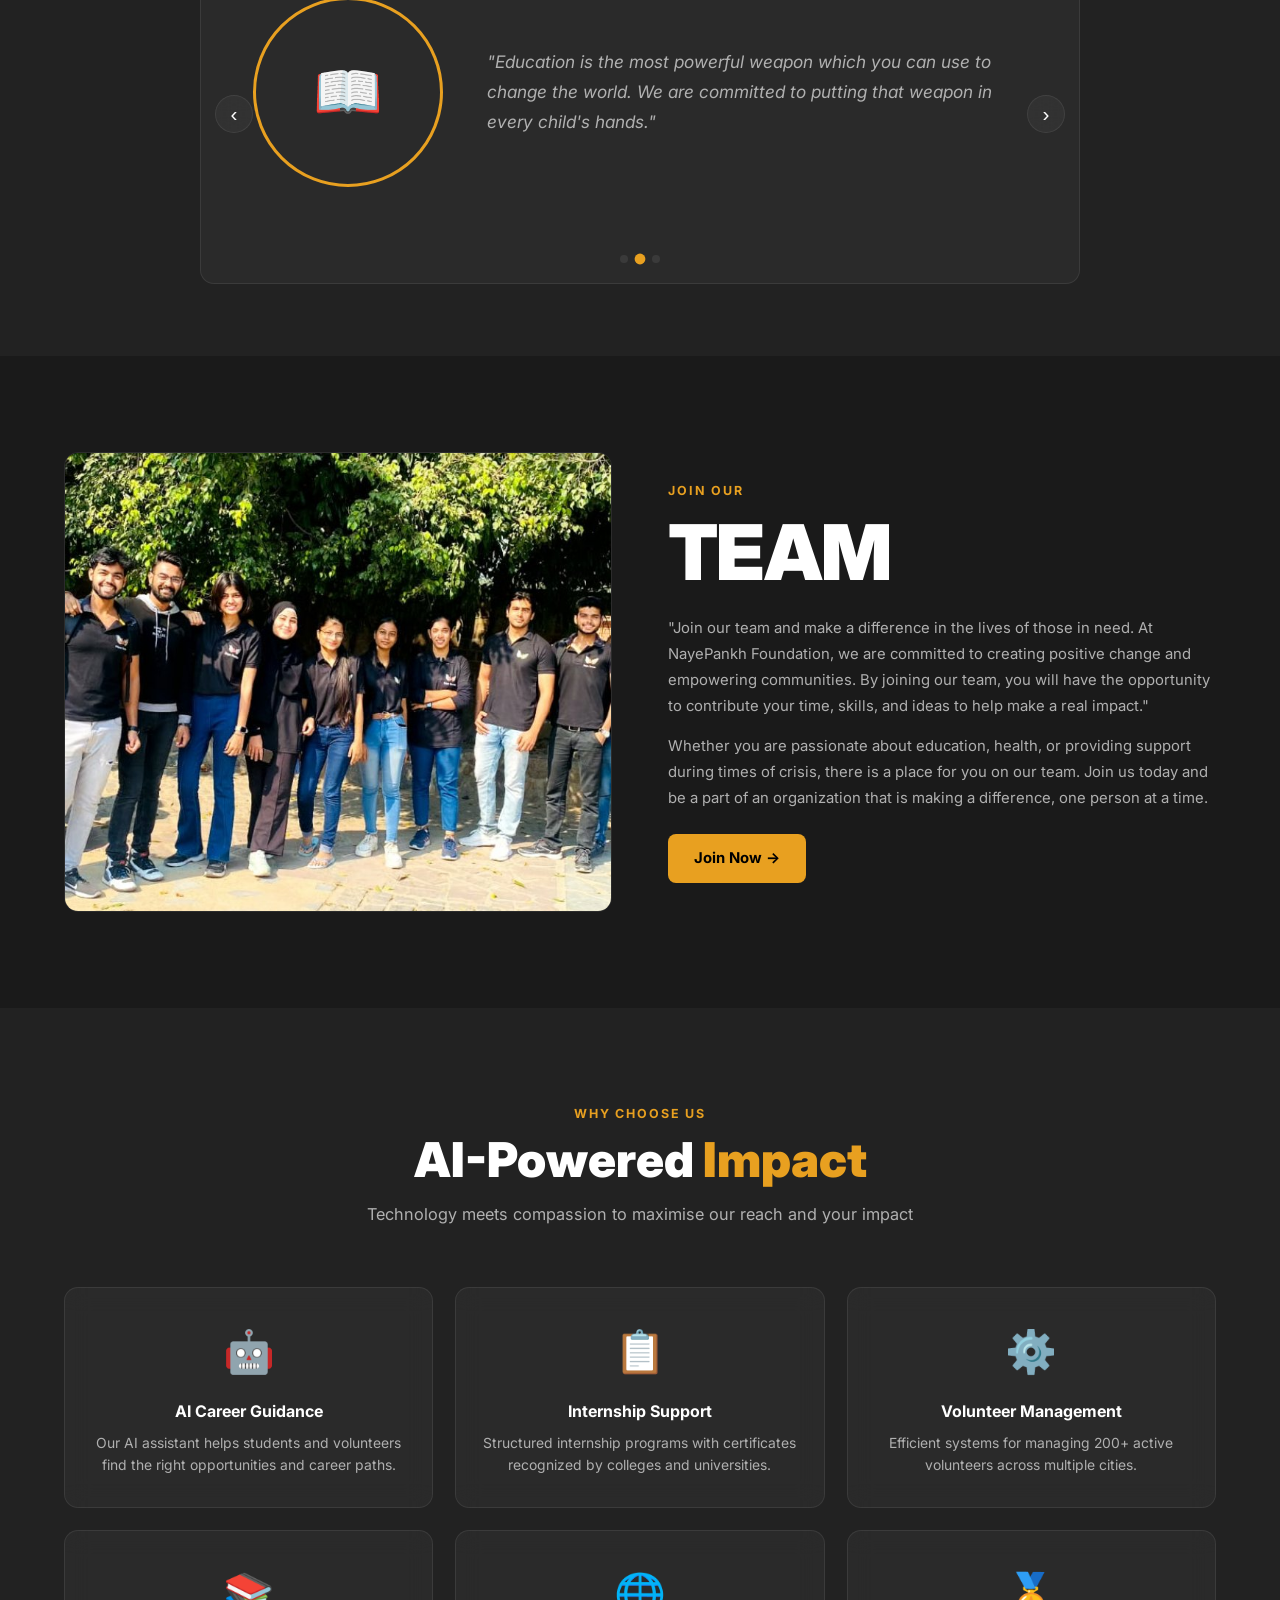
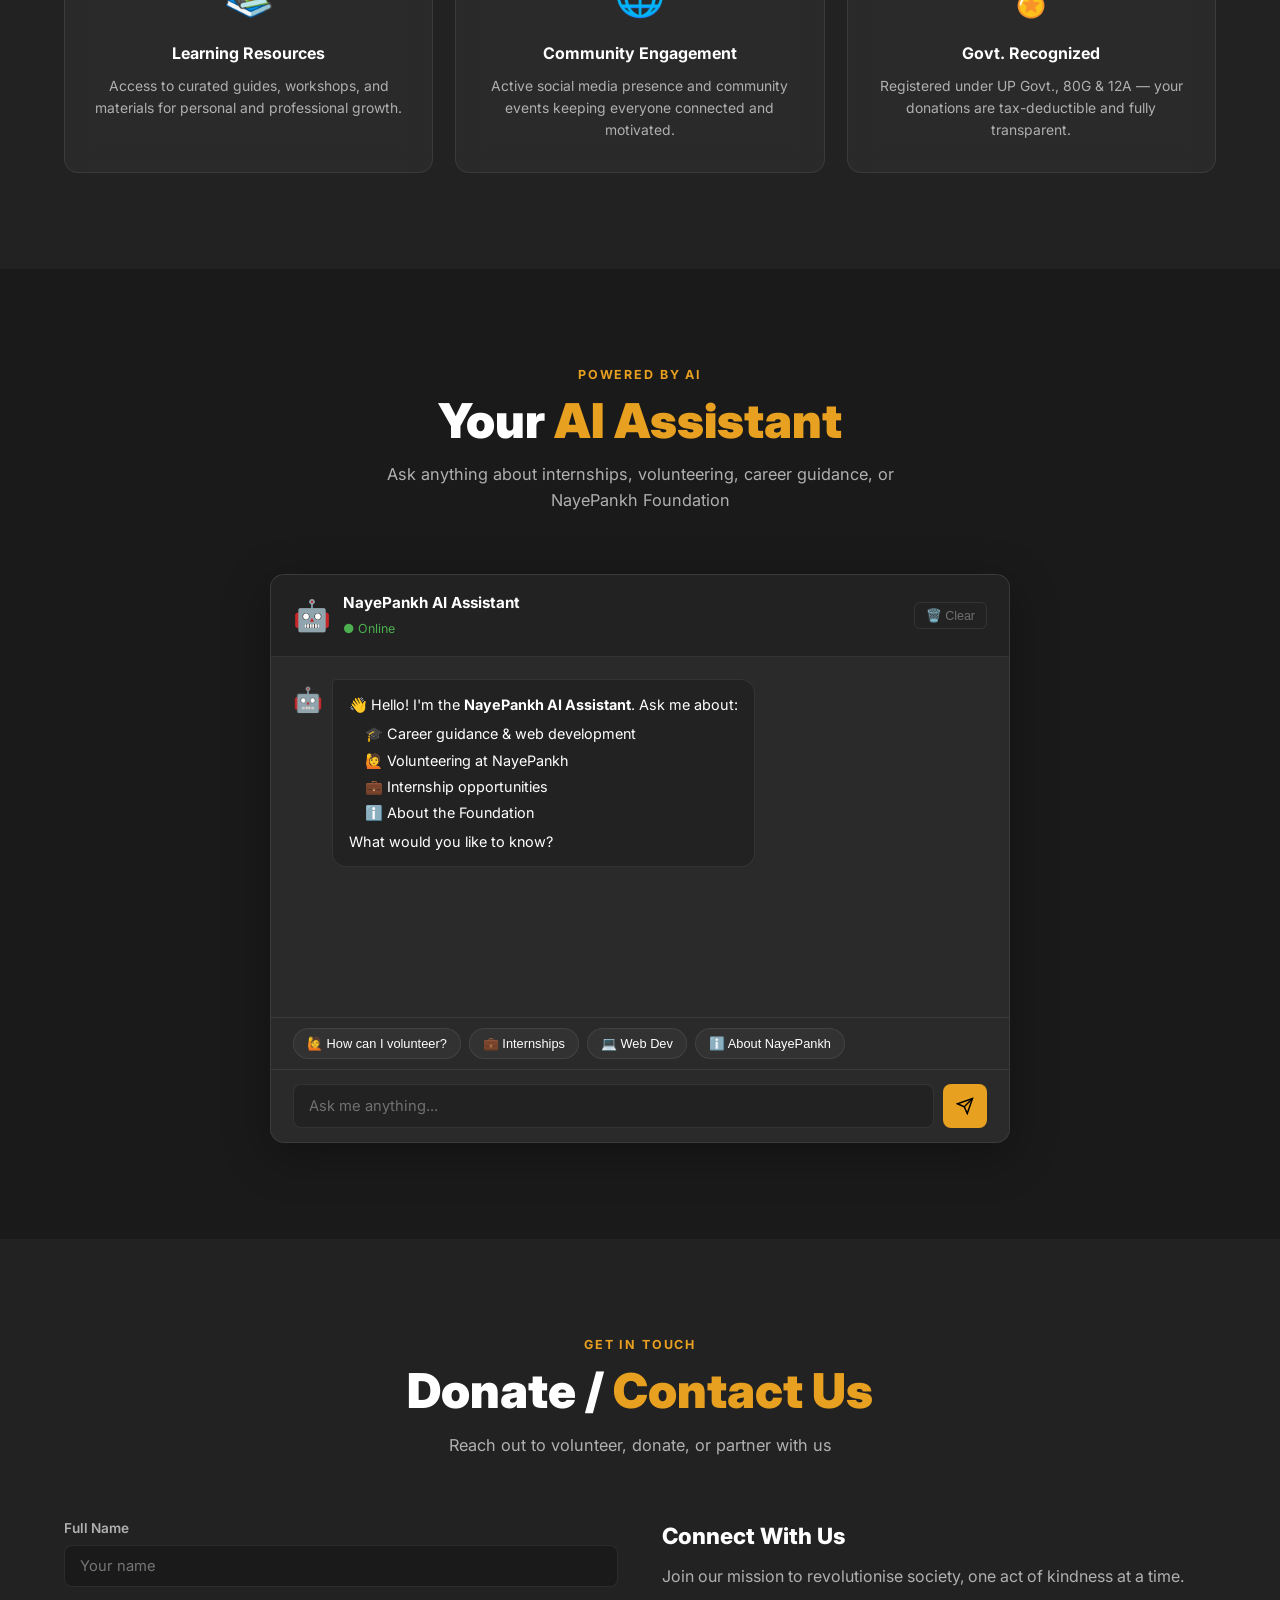
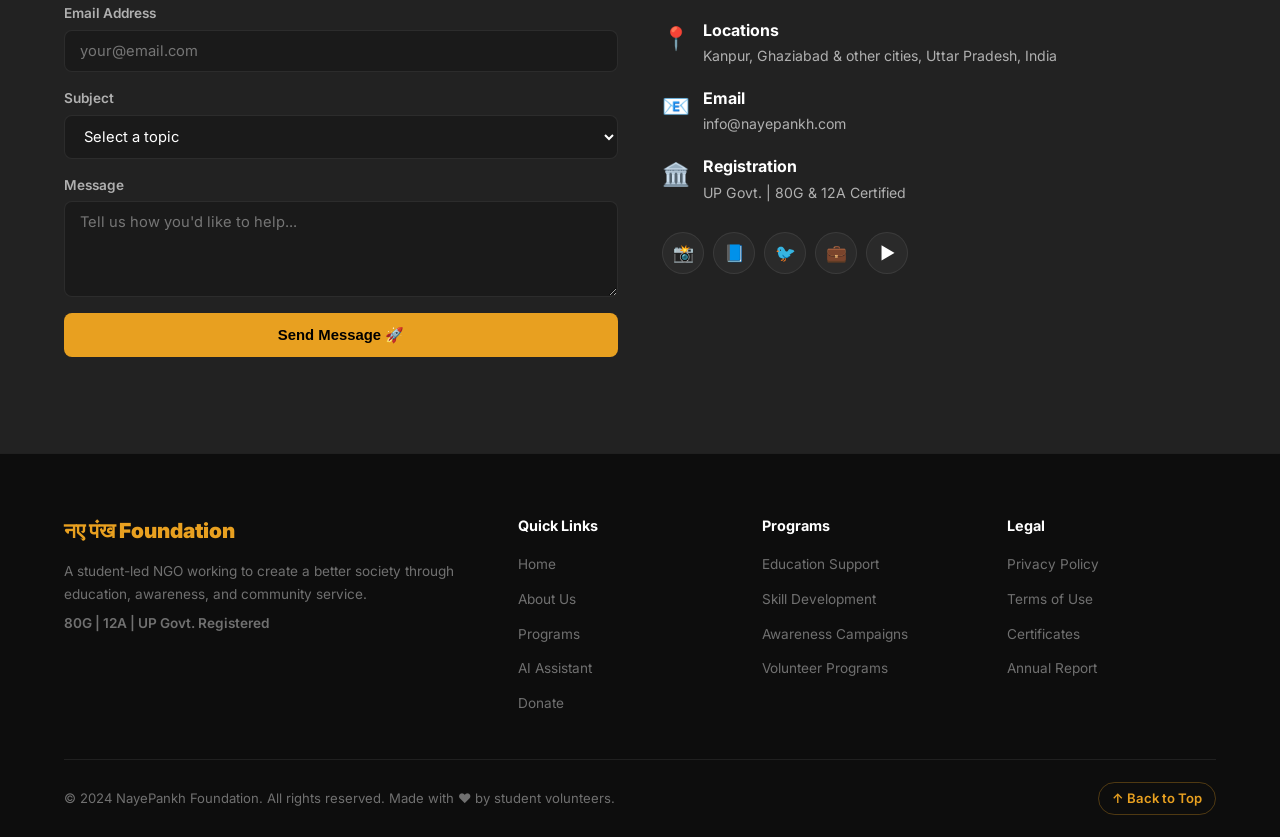
==== commit c945b540: "Add files via upload" ====
--- a/nayepankh_foundation.html
+++ b/nayepankh_foundation.html
@@ -87,21 +87,21 @@
 #home{position:relative;min-height:100vh;display:flex;align-items:center;justify-content:center;overflow:hidden;padding:calc(var(--navh)+40px) 24px 80px;background:#0d0d0d}
 .hero-bg-img{position:absolute;inset:0;background: linear-gradient(135deg,#111 0%,#1a2a1a 50%,#111 100%);background-size:cover;background-position:center top;z-index:0}
 .hero-overlay{position:absolute;inset:0;background:linear-gradient(135deg,rgba(0,0,0,.82) 0%,rgba(0,0,0,.55) 60%,rgba(0,0,0,.78) 100%);z-index:1}
-.hero-content{position:relative;z-index:2;text-align:center;max-width:840px;margin:0 auto}
+.hero-content{position:relative;z-index:2;text-align:center;max-width:840px;margin:0 auto;padding-bottom:48px}
 .hero-badge{display:inline-flex;align-items:center;gap:8px;padding:8px 18px;background:var(--goldsoft);border:1px solid rgba(232,160,32,.3);border-radius:99px;font-size:.8rem;font-weight:600;color:var(--gold);letter-spacing:.06em;margin-bottom:26px}
 .hero-title{font-size:clamp(2.4rem,5.5vw,4.2rem);font-weight:900;line-height:1.05;margin-bottom:22px;color:#fff}
 .hero-title .accent{color:var(--gold)}
 .hero-sub{font-size:1.1rem;color:rgba(255,255,255,.75);margin-bottom:10px}
 .hero-tag{font-size:.95rem;color:rgba(255,255,255,.6);margin-bottom:38px}
 .hero-cta{display:flex;flex-wrap:wrap;gap:12px;justify-content:center;margin-bottom:56px}
-.hero-stats{display:flex;align-items:center;justify-content:center;flex-wrap:wrap;background:rgba(0,0,0,.45);backdrop-filter:blur(14px);border:1px solid rgba(255,255,255,.1);border-radius:var(--r);padding:22px 28px;gap:0}
+.hero-stats{display:flex;align-items:center;justify-content:center;flex-wrap:wrap;background:rgba(0,0,0,.55);backdrop-filter:blur(14px);border:1px solid rgba(255,255,255,.1);border-radius:var(--r);padding:22px 28px;gap:0;position:relative;z-index:3;margin-bottom:60px}
 .stat{text-align:center;padding:0 24px}
 .stat-n{font-size:1.9rem;font-weight:900;color:var(--gold)}
 .stat-n + span{font-size:1.5rem;font-weight:900;color:var(--gold)}
 .stat-l{display:block;font-size:.75rem;color:rgba(255,255,255,.6);margin-top:3px;letter-spacing:.05em}
 .stat-div{width:1px;height:44px;background:rgba(255,255,255,.12);flex-shrink:0}
-.scroll-hint{position:absolute;bottom:28px;left:50%;transform:translateX(-50%);text-align:center;color:rgba(255,255,255,.4);font-size:.78rem;z-index:2}
-.scroll-arr{animation:bd 1.5s ease infinite;margin-top:6px;font-size:1.1rem}
+.scroll-hint{position:absolute;bottom:16px;left:50%;transform:translateX(-50%);text-align:center;color:rgba(255,255,255,.35);font-size:.72rem;z-index:0;pointer-events:none;width:160px}
+.scroll-arr{animation:bd 1.5s ease infinite;margin-top:5px;font-size:1rem}
 @keyframes bd{0%,100%{transform:translateY(0)}50%{transform:translateY(8px)}}
 
 /* ABOUT */
@@ -426,7 +426,11 @@
       <div class="stat"><span class="stat-n" data-t="5">0</span><span>+</span><span class="stat-l">Cities</span></div>
     </div>
   </div>
-  <div class="scroll-hint"><span>Scroll to explore</span><div class="scroll-arr">↓</div></div>
+  </div>
+  <div class="scroll-hint">
+    <span>Scroll to explore</span>
+    <div class="scroll-arr">↓</div>
+  </div>
 </section>
 
 <!-- ABOUT -->
